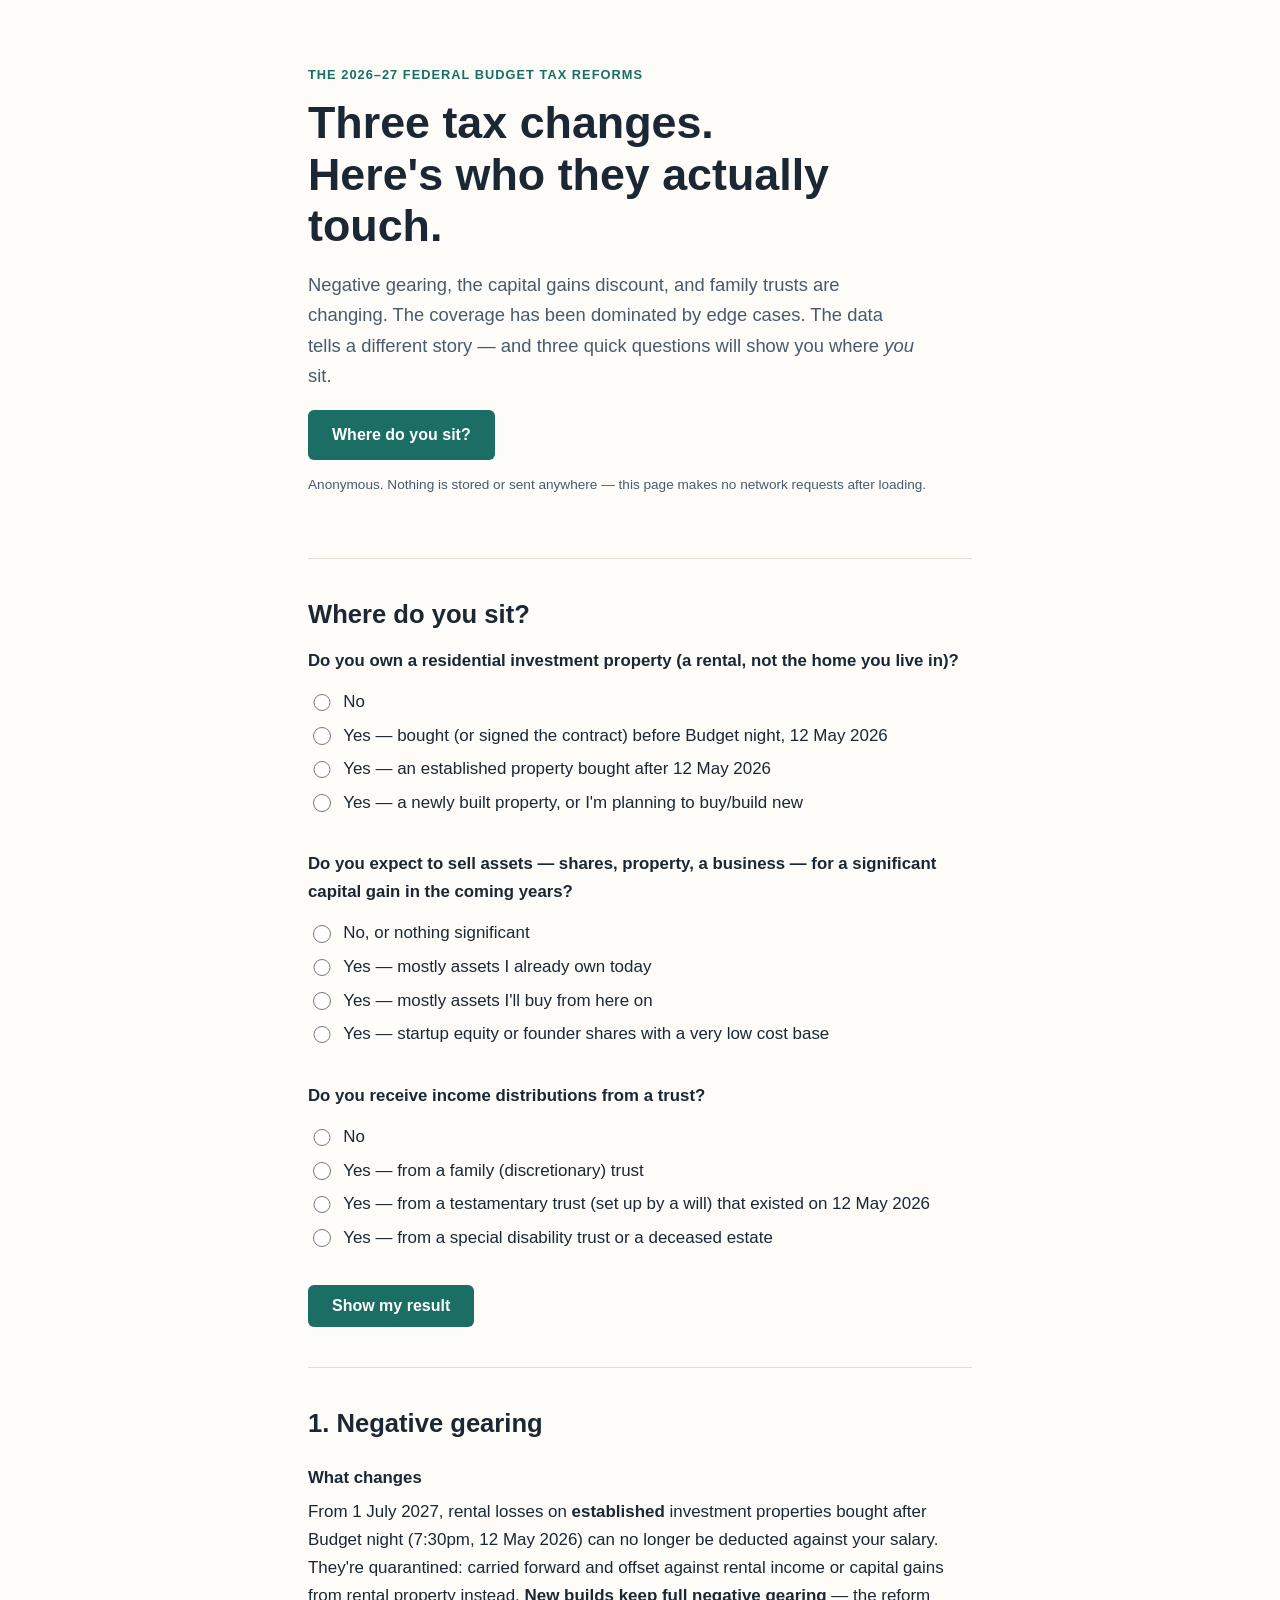
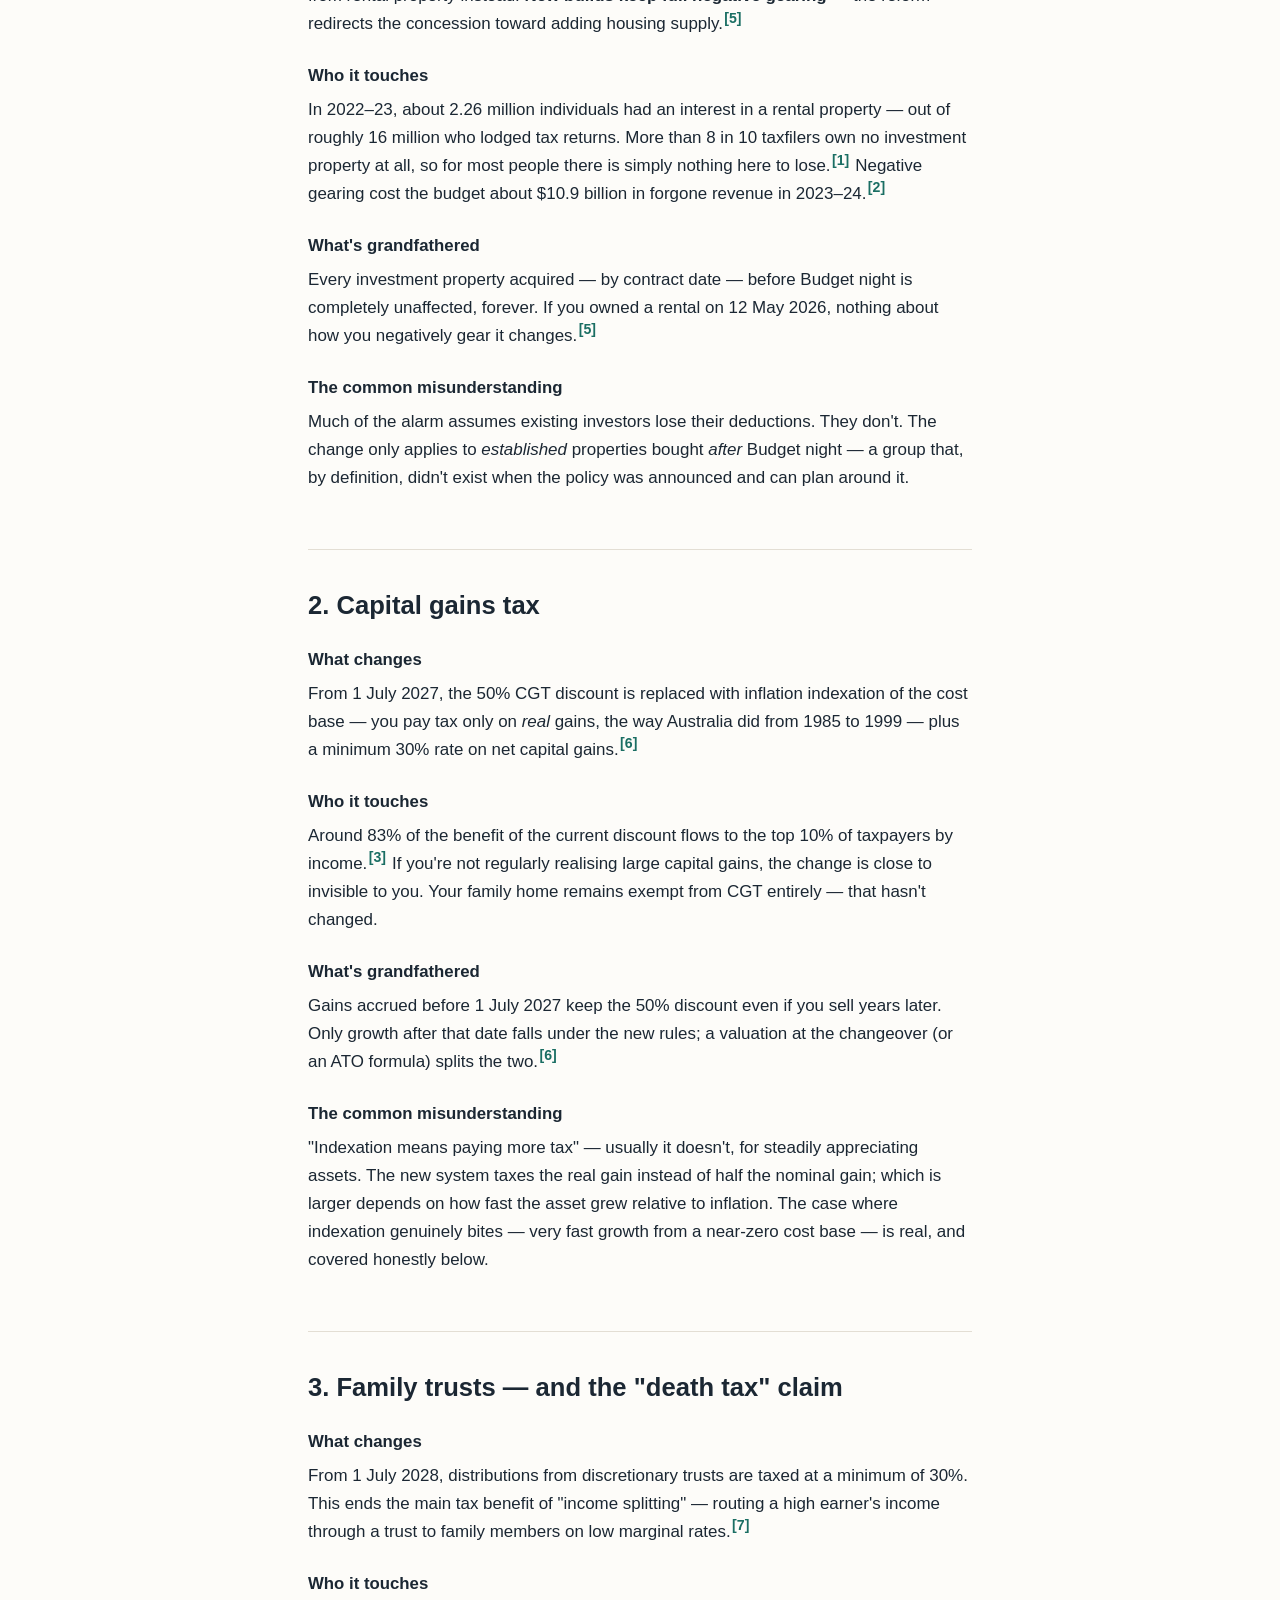
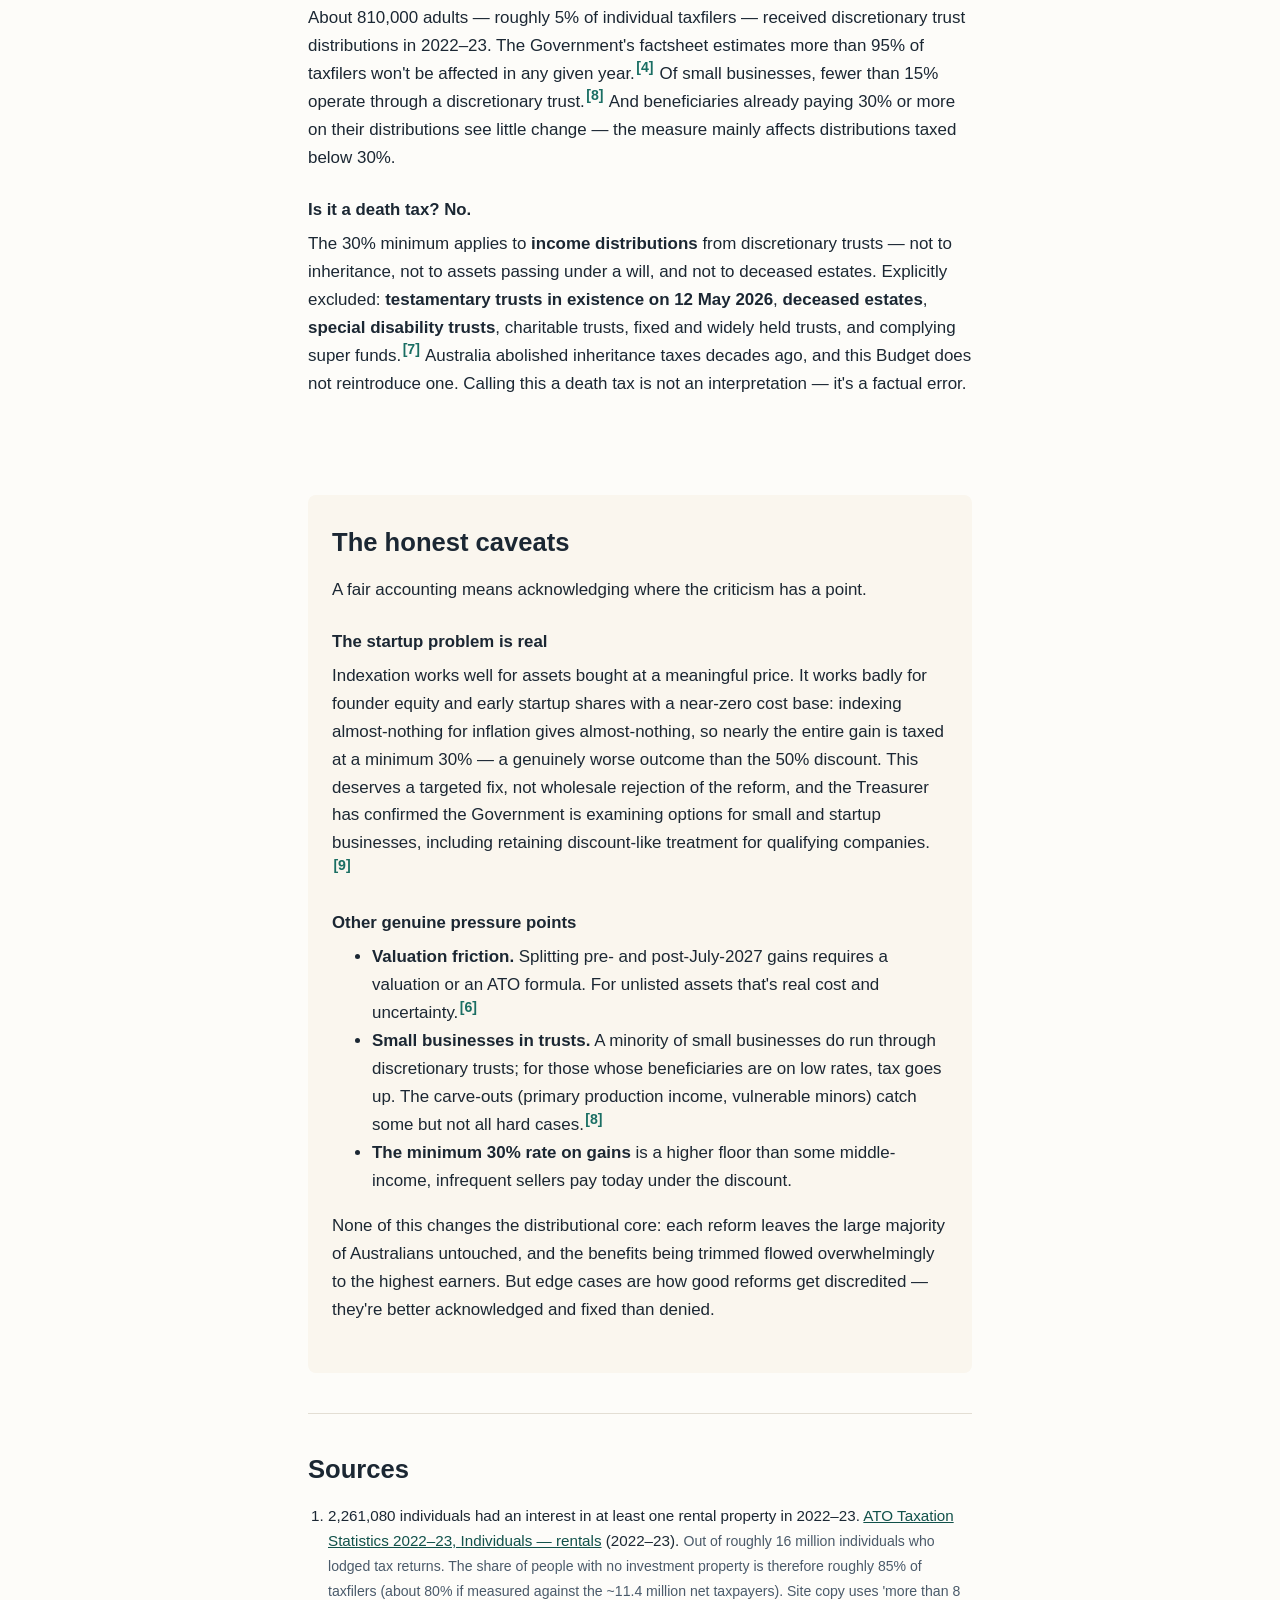
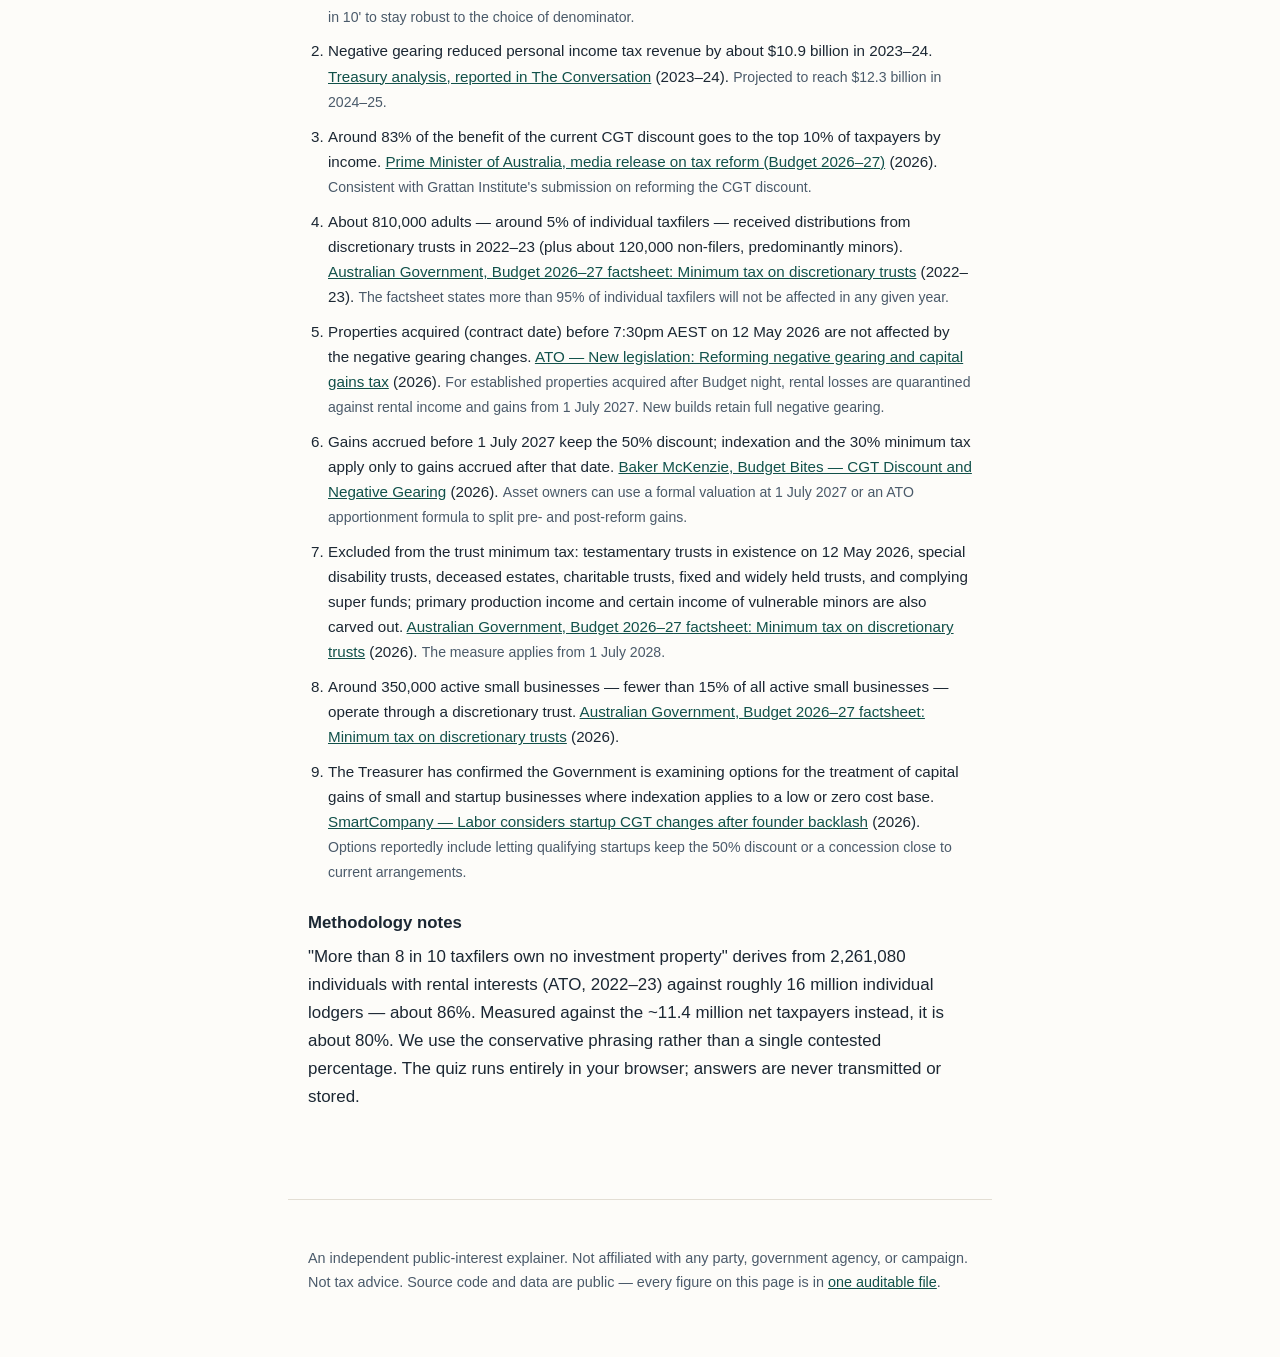
==== index.html @ 95c509af "Add 2026 Budget tax reform micro-site MVP Single-page static site (GitHub Pages ready) with a 'Where" ====
<!DOCTYPE html>
<html lang="en-AU">
<head>
<meta charset="utf-8">
<meta name="viewport" content="width=device-width, initial-scale=1">
<title>Where do you sit? — The 2026 Budget tax reforms, in proportion</title>
<meta name="description" content="Three tax changes in the 2026 Federal Budget. An independent, fully cited guide to who they actually touch — and where you sit.">
<link rel="stylesheet" href="css/style.css">
</head>
<body>

<header class="hero">
  <p class="kicker">The 2026–27 Federal Budget tax reforms</p>
  <h1>Three tax changes.<br>Here's who they actually touch.</h1>
  <p class="lede">Negative gearing, the capital gains discount, and family trusts are changing.
  The coverage has been dominated by edge cases. The data tells a different story —
  and three quick questions will show you where <em>you</em> sit.</p>
  <a class="button" href="#quiz">Where do you sit?</a>
  <p class="hero-note">Anonymous. Nothing is stored or sent anywhere — this page makes no network requests after loading.</p>
</header>

<main>

<section id="quiz" aria-labelledby="quiz-heading">
  <h2 id="quiz-heading">Where do you sit?</h2>
  <form id="quiz-form" novalidate>
    <div id="quiz-questions"><!-- rendered by quiz.js --></div>
    <button type="submit" class="button">Show my result</button>
  </form>
  <div id="quiz-result" role="region" aria-live="polite" hidden>
    <h3>Your result</h3>
    <div id="quiz-verdicts"></div>
    <p class="result-note">This is general information drawn from the sources cited below — not tax advice.
    For decisions about your own affairs, talk to a registered tax agent.</p>
    <button type="button" id="quiz-reset" class="button button-secondary">Start again</button>
  </div>
  <noscript><p class="notice">The quiz needs JavaScript, but everything it would tell you is in the plain-language sections below.</p></noscript>
</section>

<section id="negative-gearing" aria-labelledby="ng-heading">
  <h2 id="ng-heading">1. Negative gearing</h2>
  <h3>What changes</h3>
  <p>From 1 July 2027, rental losses on <strong>established</strong> investment properties bought after Budget night
  (7:30pm, 12 May 2026) can no longer be deducted against your salary. They're quarantined: carried forward and offset
  against rental income or capital gains from rental property instead. <strong>New builds keep full negative
  gearing</strong> — the reform redirects the concession toward adding housing supply.<sup class="cite" data-cite="ng-grandfathering"></sup></p>
  <h3>Who it touches</h3>
  <p>In 2022–23, about 2.26 million individuals had an interest in a rental property — out of roughly 16 million who
  lodged tax returns. More than 8 in 10 taxfilers own no investment property at all, so for most people there is
  simply nothing here to lose.<sup class="cite" data-cite="investors-count"></sup>
  Negative gearing cost the budget about $10.9&nbsp;billion in forgone revenue in
  2023–24.<sup class="cite" data-cite="ng-cost"></sup></p>
  <h3>What's grandfathered</h3>
  <p>Every investment property acquired — by contract date — before Budget night is completely unaffected, forever.
  If you owned a rental on 12 May 2026, nothing about how you negatively gear it changes.<sup class="cite" data-cite="ng-grandfathering"></sup></p>
  <h3>The common misunderstanding</h3>
  <p>Much of the alarm assumes existing investors lose their deductions. They don't. The change only applies to
  <em>established</em> properties bought <em>after</em> Budget night — a group that, by definition, didn't exist when
  the policy was announced and can plan around it.</p>
</section>

<section id="capital-gains" aria-labelledby="cgt-heading">
  <h2 id="cgt-heading">2. Capital gains tax</h2>
  <h3>What changes</h3>
  <p>From 1 July 2027, the 50% CGT discount is replaced with inflation indexation of the cost base — you pay tax only
  on <em>real</em> gains, the way Australia did from 1985 to 1999 — plus a minimum 30% rate on net capital
  gains.<sup class="cite" data-cite="cgt-transition"></sup></p>
  <h3>Who it touches</h3>
  <p>Around 83% of the benefit of the current discount flows to the top 10% of taxpayers by
  income.<sup class="cite" data-cite="cgt-top10"></sup> If you're not regularly realising large capital gains, the
  change is close to invisible to you. Your family home remains exempt from CGT entirely — that hasn't changed.</p>
  <h3>What's grandfathered</h3>
  <p>Gains accrued before 1 July 2027 keep the 50% discount even if you sell years later. Only growth after that date
  falls under the new rules; a valuation at the changeover (or an ATO formula) splits the
  two.<sup class="cite" data-cite="cgt-transition"></sup></p>
  <h3>The common misunderstanding</h3>
  <p>"Indexation means paying more tax" — usually it doesn't, for steadily appreciating assets. The new system taxes
  the real gain instead of half the nominal gain; which is larger depends on how fast the asset grew relative to
  inflation. The case where indexation genuinely bites — very fast growth from a near-zero cost base — is real, and
  covered honestly below.</p>
</section>

<section id="trusts" aria-labelledby="trusts-heading">
  <h2 id="trusts-heading">3. Family trusts — and the "death tax" claim</h2>
  <h3>What changes</h3>
  <p>From 1 July 2028, distributions from discretionary trusts are taxed at a minimum of 30%. This ends the main tax
  benefit of "income splitting" — routing a high earner's income through a trust to family members on low marginal
  rates.<sup class="cite" data-cite="trust-carveouts"></sup></p>
  <h3>Who it touches</h3>
  <p>About 810,000 adults — roughly 5% of individual taxfilers — received discretionary trust distributions in
  2022–23. The Government's factsheet estimates more than 95% of taxfilers won't be affected in any given
  year.<sup class="cite" data-cite="trust-recipients"></sup> Of small businesses, fewer than 15% operate through a
  discretionary trust.<sup class="cite" data-cite="trust-small-business"></sup> And beneficiaries already paying 30%
  or more on their distributions see little change — the measure mainly affects distributions taxed below 30%.</p>
  <h3>Is it a death tax? No.</h3>
  <p>The 30% minimum applies to <strong>income distributions</strong> from discretionary trusts — not to inheritance,
  not to assets passing under a will, and not to deceased estates. Explicitly excluded:
  <strong>testamentary trusts in existence on 12 May 2026</strong>, <strong>deceased estates</strong>,
  <strong>special disability trusts</strong>, charitable trusts, fixed and widely held trusts, and complying super
  funds.<sup class="cite" data-cite="trust-carveouts"></sup> Australia abolished inheritance taxes decades ago, and
  this Budget does not reintroduce one. Calling this a death tax is not an interpretation — it's a factual error.</p>
</section>

<section id="caveats" aria-labelledby="caveats-heading" class="caveats">
  <h2 id="caveats-heading">The honest caveats</h2>
  <p>A fair accounting means acknowledging where the criticism has a point.</p>
  <h3>The startup problem is real</h3>
  <p>Indexation works well for assets bought at a meaningful price. It works badly for founder equity and early
  startup shares with a near-zero cost base: indexing almost-nothing for inflation gives almost-nothing, so nearly the
  entire gain is taxed at a minimum 30% — a genuinely worse outcome than the 50% discount. This deserves a targeted
  fix, not wholesale rejection of the reform, and the Treasurer has confirmed the Government is examining options for
  small and startup businesses, including retaining discount-like treatment for qualifying
  companies.<sup class="cite" data-cite="startup-review"></sup></p>
  <h3>Other genuine pressure points</h3>
  <ul>
    <li><strong>Valuation friction.</strong> Splitting pre- and post-July-2027 gains requires a valuation or an ATO
    formula. For unlisted assets that's real cost and uncertainty.<sup class="cite" data-cite="cgt-transition"></sup></li>
    <li><strong>Small businesses in trusts.</strong> A minority of small businesses do run through discretionary
    trusts; for those whose beneficiaries are on low rates, tax goes up. The carve-outs (primary production income,
    vulnerable minors) catch some but not all hard cases.<sup class="cite" data-cite="trust-small-business"></sup></li>
    <li><strong>The minimum 30% rate on gains</strong> is a higher floor than some middle-income, infrequent sellers
    pay today under the discount.</li>
  </ul>
  <p>None of this changes the distributional core: each reform leaves the large majority of Australians untouched,
  and the benefits being trimmed flowed overwhelmingly to the highest earners. But edge cases are how good reforms
  get discredited — they're better acknowledged and fixed than denied.</p>
</section>

<section id="sources" aria-labelledby="sources-heading">
  <h2 id="sources-heading">Sources</h2>
  <ol id="sources-list"><!-- rendered by quiz.js from data/stats.json --></ol>
  <h3>Methodology notes</h3>
  <p>"More than 8 in 10 taxfilers own no investment property" derives from 2,261,080 individuals with rental
  interests (ATO, 2022–23) against roughly 16 million individual lodgers — about 86%. Measured against the ~11.4
  million net taxpayers instead, it is about 80%. We use the conservative phrasing rather than a single contested
  percentage. The quiz runs entirely in your browser; answers are never transmitted or stored.</p>
</section>

</main>

<footer>
  <p>An independent public-interest explainer. Not affiliated with any party, government agency, or campaign.
  Not tax advice. Source code and data are public — every figure on this page is in
  <a href="data/stats.json">one auditable file</a>.</p>
</footer>

<script src="js/quiz.js"></script>
</body>
</html>
---- css/style.css ----
:root {
  --ink: #1b2733;
  --ink-soft: #4a5a6a;
  --paper: #fdfcf9;
  --accent: #1a6e63;
  --accent-dark: #11514a;
  --rule: #e3ded4;
  --unaffected: #1a6e63;
  --grandfathered: #2b6cb0;
  --affected: #b7791f;
  --edge-case: #97266d;
}

* { box-sizing: border-box; }

body {
  margin: 0;
  font-family: -apple-system, BlinkMacSystemFont, "Segoe UI", Roboto, Helvetica, Arial, sans-serif;
  line-height: 1.65;
  color: var(--ink);
  background: var(--paper);
  font-size: 1.06rem;
}

main, .hero { max-width: 44rem; margin: 0 auto; padding: 0 1.25rem; }

/* Hero */
.hero { padding: 4rem 1.25rem 3rem; text-align: left; }
.kicker {
  text-transform: uppercase; letter-spacing: 0.08em; font-size: 0.8rem;
  color: var(--accent); font-weight: 700; margin: 0 0 0.75rem;
}
h1 { font-size: clamp(1.9rem, 5.5vw, 2.8rem); line-height: 1.15; margin: 0 0 1rem; }
.lede { font-size: 1.15rem; color: var(--ink-soft); max-width: 38rem; }
.hero-note { font-size: 0.85rem; color: var(--ink-soft); }

/* Sections */
section { padding: 2.5rem 0; border-top: 1px solid var(--rule); }
h2 { font-size: 1.6rem; line-height: 1.25; margin: 0 0 1rem; }
h3 { font-size: 1.05rem; margin: 1.5rem 0 0.4rem; }
h3 + p, h3 + ul { margin-top: 0.4rem; }

/* Buttons */
.button {
  display: inline-block; background: var(--accent); color: #fff;
  border: none; border-radius: 6px; padding: 0.75rem 1.5rem;
  font-size: 1rem; font-weight: 600; text-decoration: none; cursor: pointer;
}
.button:hover, .button:focus-visible { background: var(--accent-dark); }
.button:focus-visible { outline: 3px solid var(--ink); outline-offset: 2px; }
.button-secondary { background: transparent; color: var(--accent); border: 2px solid var(--accent); }
.button-secondary:hover, .button-secondary:focus-visible { background: #eef5f3; color: var(--accent-dark); }

/* Quiz */
fieldset { border: none; margin: 0 0 1.75rem; padding: 0; }
legend { font-weight: 700; font-size: 1.05rem; margin-bottom: 0.5rem; padding: 0; }
.option { display: flex; gap: 0.6rem; align-items: flex-start; margin: 0.35rem 0; }
.option label { cursor: pointer; }
.option input { margin-top: 0.35rem; flex-shrink: 0; width: 1.1rem; height: 1.1rem; accent-color: var(--accent); }
.quiz-error { color: #9b2c2c; font-weight: 600; }

#quiz-result { margin-top: 2rem; }
.verdict {
  border: 1px solid var(--rule); border-left: 5px solid var(--ink-soft);
  border-radius: 6px; padding: 1rem 1.25rem; margin: 1rem 0; background: #fff;
}
.verdict[data-status="unaffected"]   { border-left-color: var(--unaffected); }
.verdict[data-status="grandfathered"]{ border-left-color: var(--grandfathered); }
.verdict[data-status="affected"]     { border-left-color: var(--affected); }
.verdict[data-status="edge-case"]    { border-left-color: var(--edge-case); }
.verdict .status {
  font-size: 0.75rem; font-weight: 700; text-transform: uppercase; letter-spacing: 0.06em;
}
.verdict[data-status="unaffected"] .status    { color: var(--unaffected); }
.verdict[data-status="grandfathered"] .status { color: var(--grandfathered); }
.verdict[data-status="affected"] .status      { color: var(--affected); }
.verdict[data-status="edge-case"] .status     { color: var(--edge-case); }
.verdict h4 { margin: 0.25rem 0 0.5rem; font-size: 1.1rem; }
.verdict p { margin: 0 0 0.5rem; }
.verdict .more { font-size: 0.9rem; }
.result-note { font-size: 0.9rem; color: var(--ink-soft); }

/* Citations & sources */
sup.cite { line-height: 0; }
sup.cite a { text-decoration: none; color: var(--accent); font-weight: 600; padding: 0 0.1em; }
#sources-list { padding-left: 1.25rem; }
#sources-list li { margin: 0.6rem 0; font-size: 0.95rem; }
#sources-list .src-notes { color: var(--ink-soft); font-size: 0.88rem; }
a { color: var(--accent-dark); }
a:focus-visible { outline: 3px solid var(--ink); outline-offset: 2px; }

.caveats { background: #faf6ee; border-radius: 8px; padding: 2rem 1.5rem; border-top: none; margin: 2.5rem 0; }

.notice { background: #fff8e6; border: 1px solid #e0cf9a; border-radius: 6px; padding: 0.75rem 1rem; }

footer {
  border-top: 1px solid var(--rule); margin-top: 2rem; padding: 2rem 1.25rem 3rem;
  font-size: 0.9rem; color: var(--ink-soft); max-width: 44rem; margin-left: auto; margin-right: auto;
}

:target { scroll-margin-top: 1rem; }
html { scroll-behavior: smooth; }
@media (prefers-reduced-motion: reduce) {
  html { scroll-behavior: auto; }
}
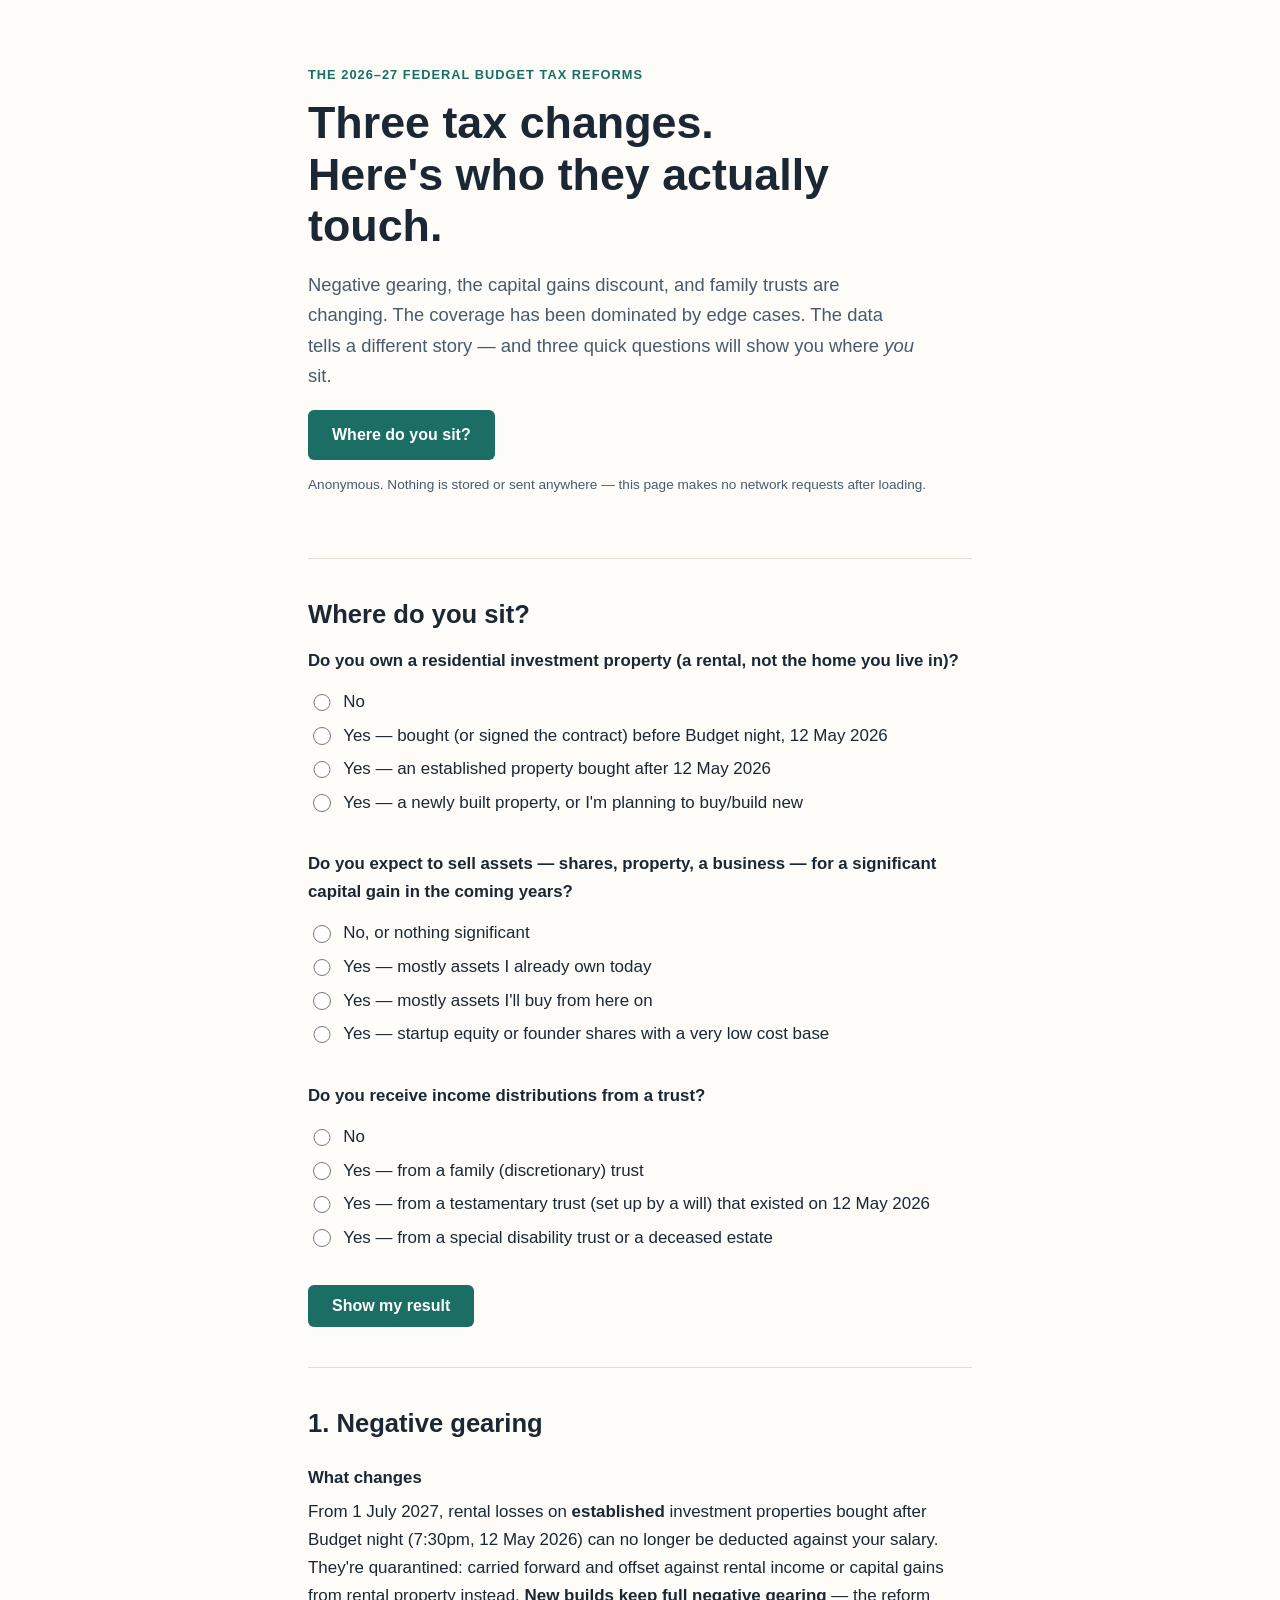
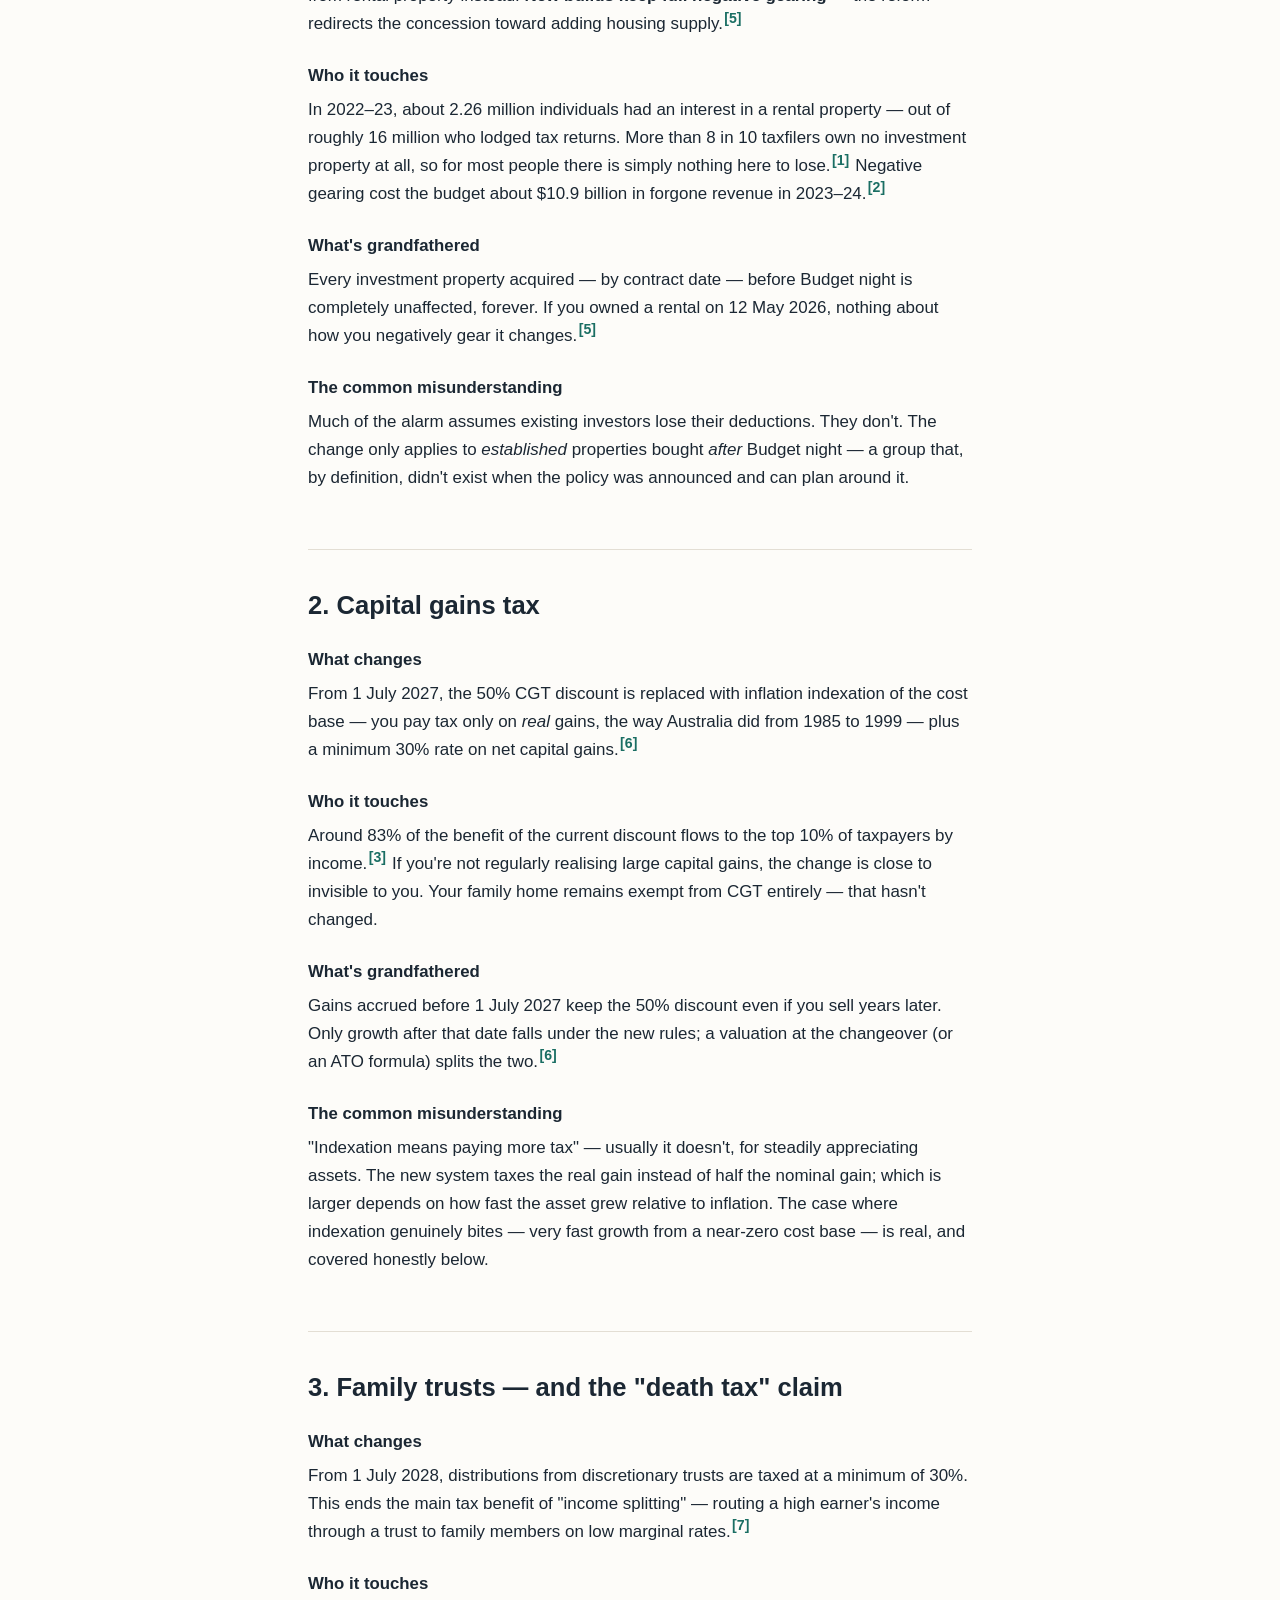
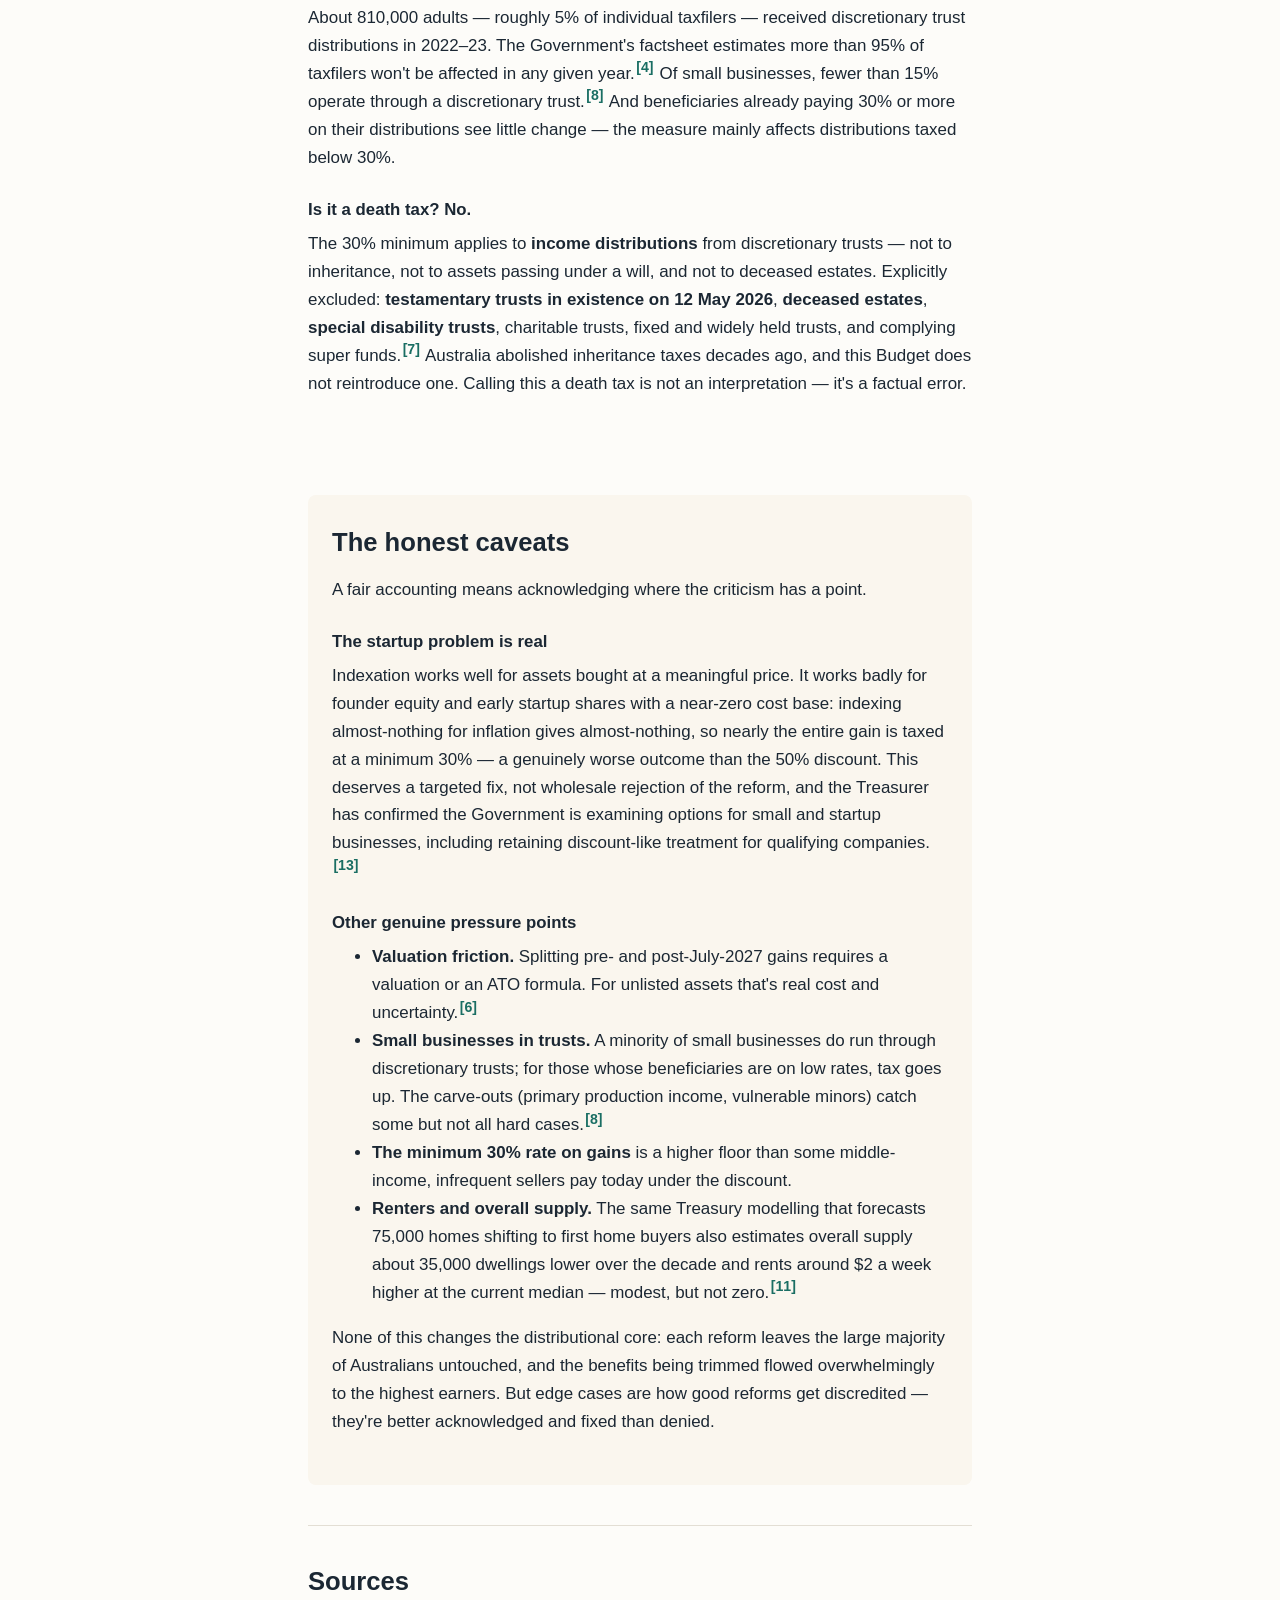
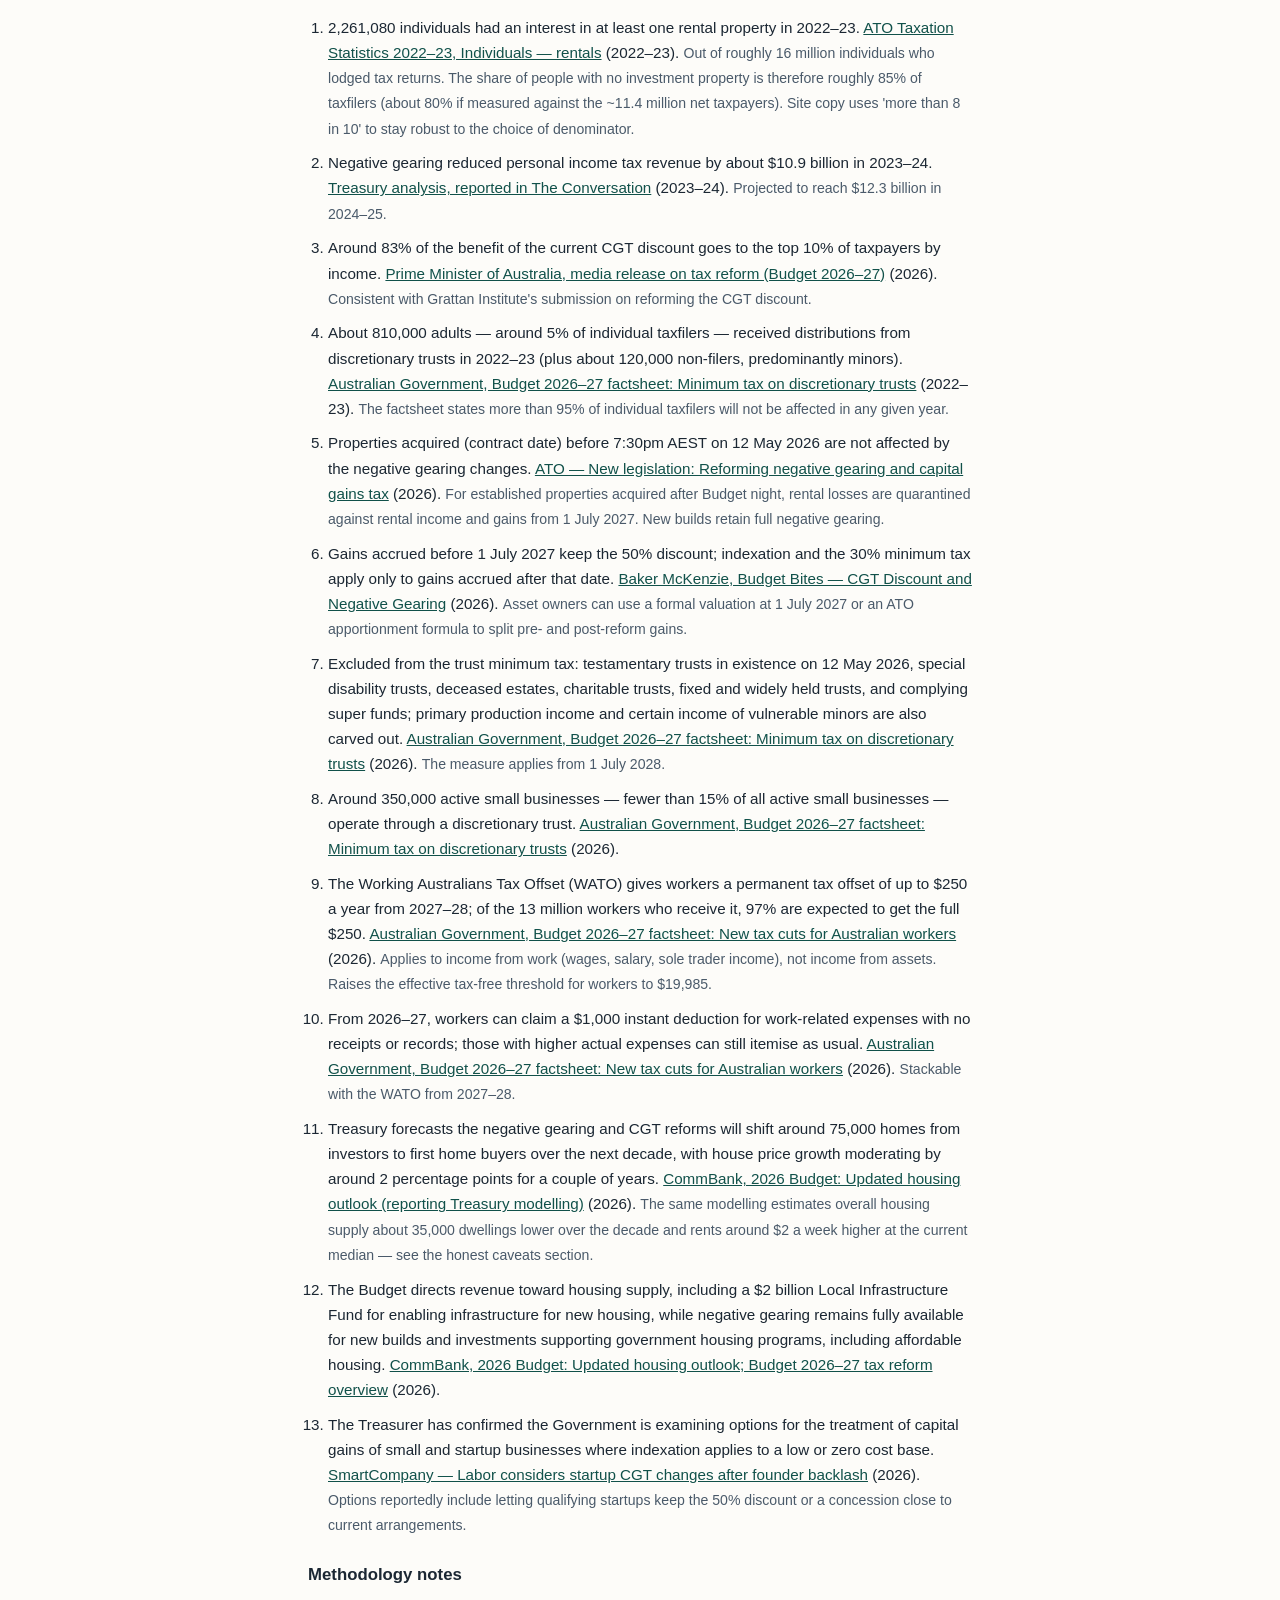
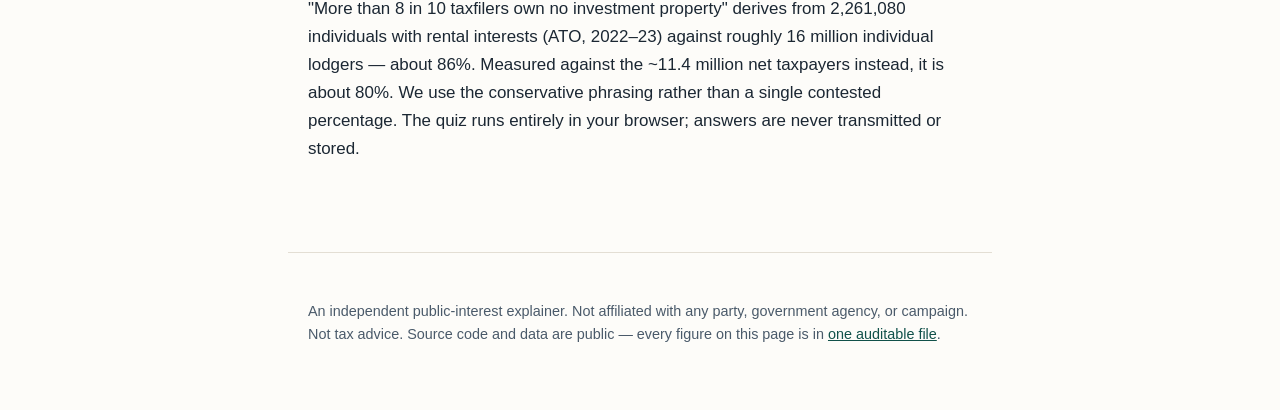
==== commit 45674786: "Add gentle quiz scrolling and a benefits panel in results Answering a question now scrolls smoothly " ====
--- a/index.html
+++ b/index.html
@@ -30,6 +30,7 @@
   <div id="quiz-result" role="region" aria-live="polite" hidden>
     <h3>Your result</h3>
     <div id="quiz-verdicts"></div>
+    <div id="quiz-benefits"></div>
     <p class="result-note">This is general information drawn from the sources cited below — not tax advice.
     For decisions about your own affairs, talk to a registered tax agent.</p>
     <button type="button" id="quiz-reset" class="button button-secondary">Start again</button>
@@ -120,6 +121,9 @@
     vulnerable minors) catch some but not all hard cases.<sup class="cite" data-cite="trust-small-business"></sup></li>
     <li><strong>The minimum 30% rate on gains</strong> is a higher floor than some middle-income, infrequent sellers
     pay today under the discount.</li>
+    <li><strong>Renters and overall supply.</strong> The same Treasury modelling that forecasts 75,000 homes shifting
+    to first home buyers also estimates overall supply about 35,000 dwellings lower over the decade and rents around
+    $2 a week higher at the current median — modest, but not zero.<sup class="cite" data-cite="fhb-shift"></sup></li>
   </ul>
   <p>None of this changes the distributional core: each reform leaves the large majority of Australians untouched,
   and the benefits being trimmed flowed overwhelmingly to the highest earners. But edge cases are how good reforms
--- a/css/style.css
+++ b/css/style.css
@@ -80,6 +80,15 @@
 .verdict .more { font-size: 0.9rem; }
 .result-note { font-size: 0.9rem; color: var(--ink-soft); }
 
+#quiz-benefits {
+  margin-top: 1.75rem; background: #eef5f3; border-radius: 8px;
+  padding: 1.25rem 1.5rem; border-left: 5px solid var(--accent);
+}
+.benefits-heading { margin: 0 0 0.5rem; font-size: 1.15rem; }
+#quiz-benefits p { margin: 0 0 0.75rem; }
+ul.benefits { margin: 0; padding-left: 1.2rem; }
+ul.benefits li { margin: 0.5rem 0; }
+
 /* Citations & sources */
 sup.cite { line-height: 0; }
 sup.cite a { text-decoration: none; color: var(--accent); font-weight: 600; padding: 0 0.1em; }
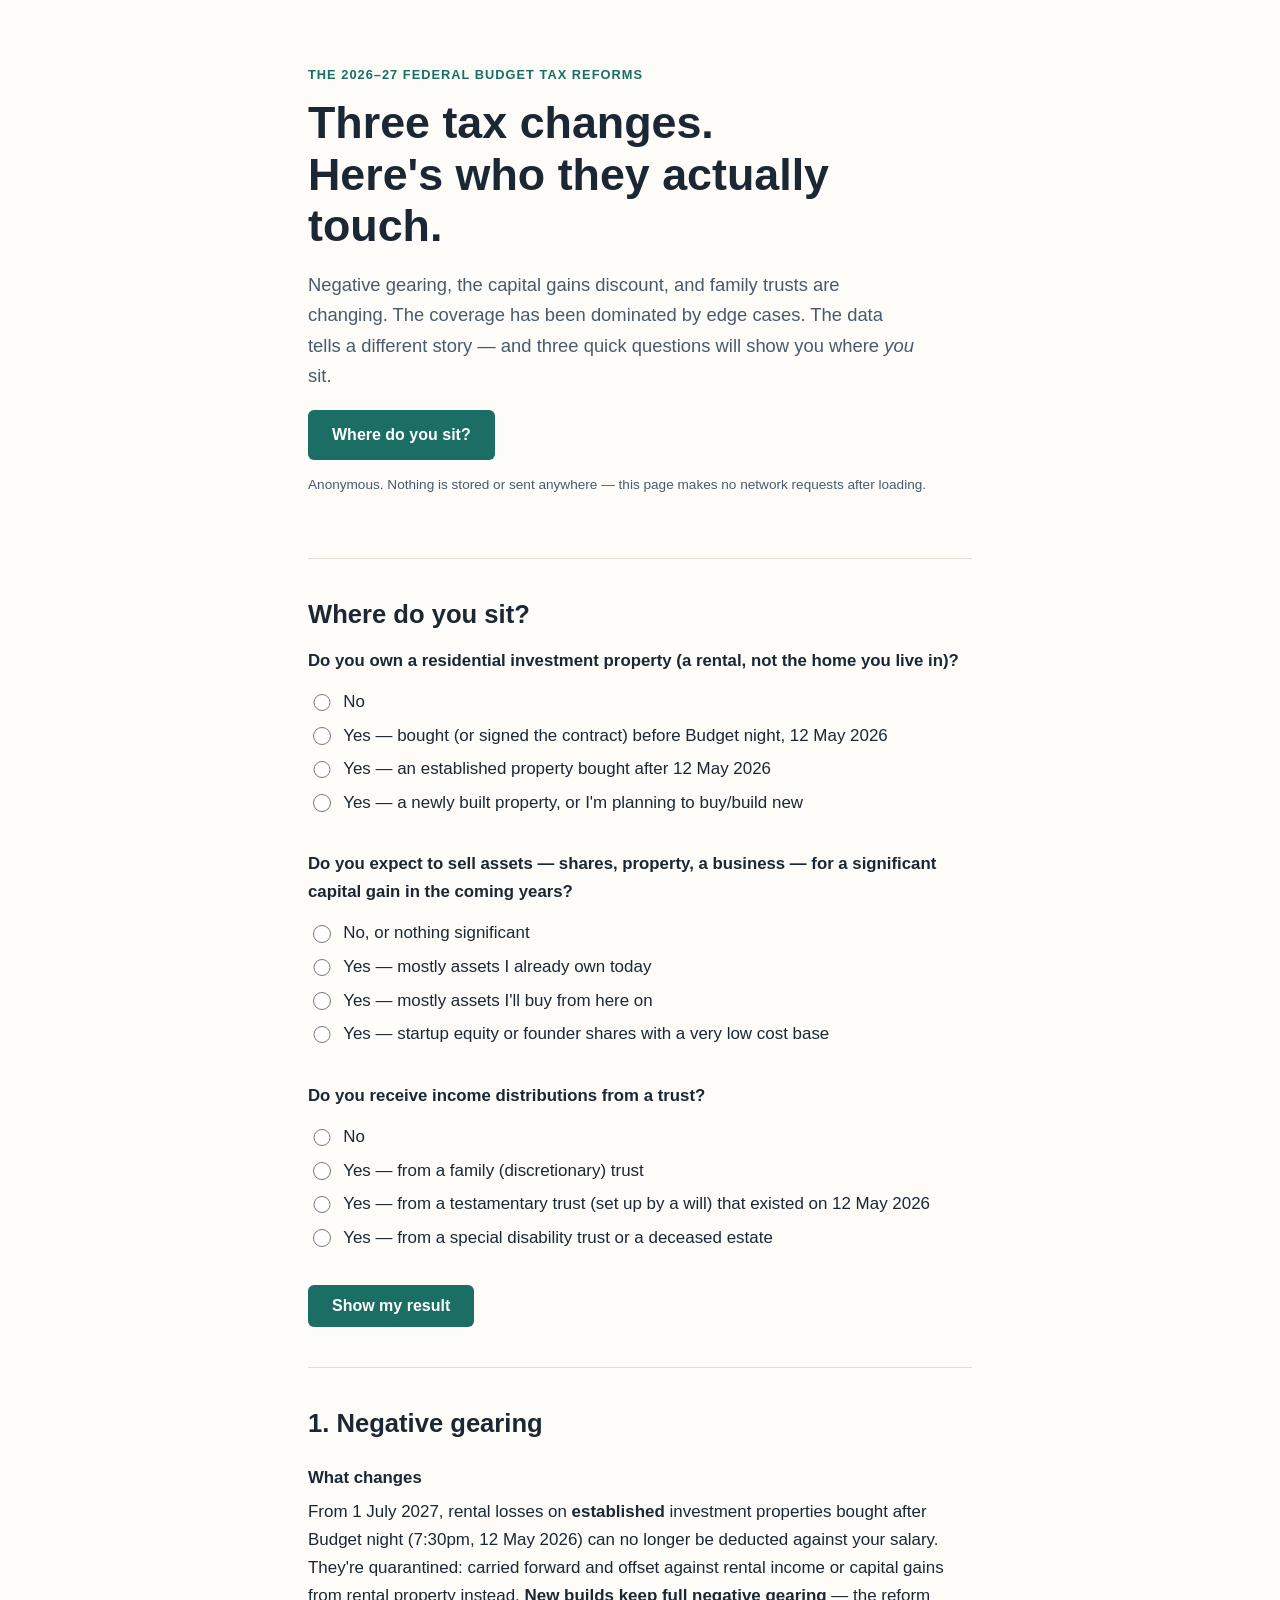
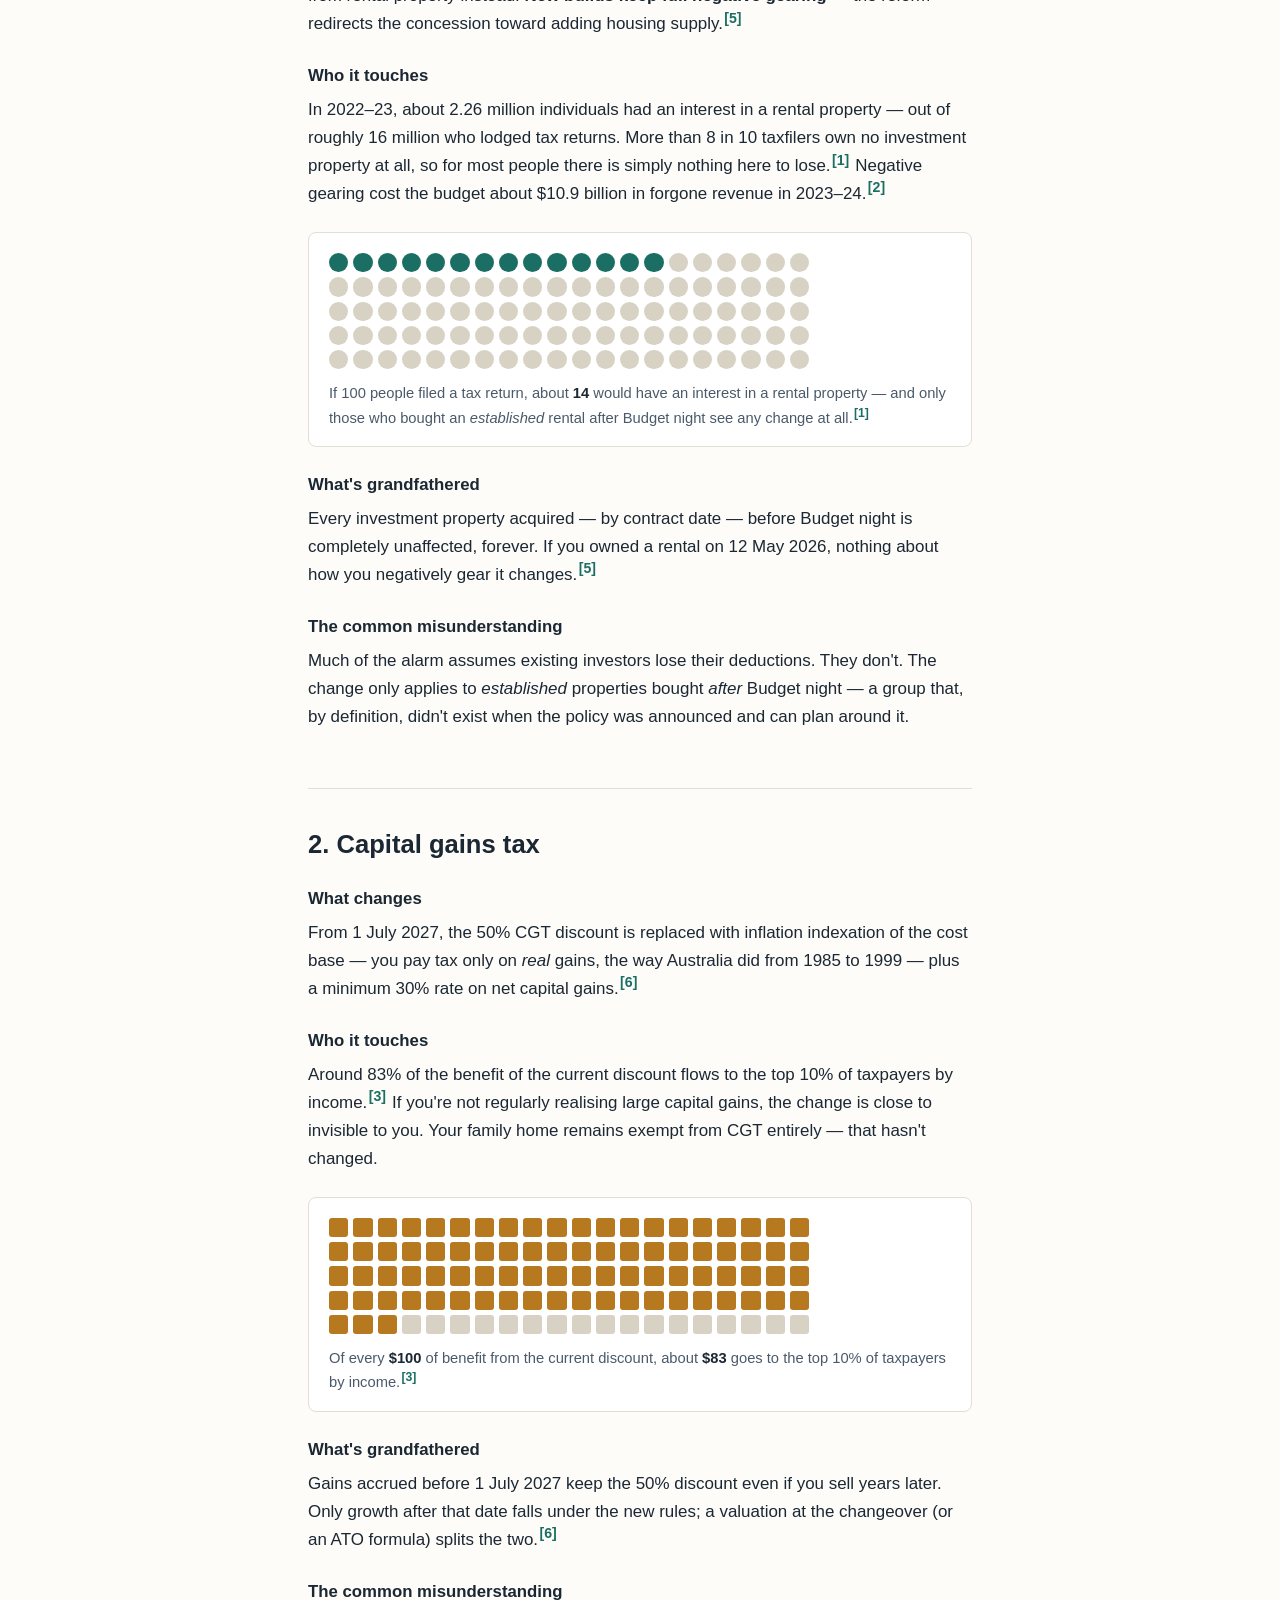
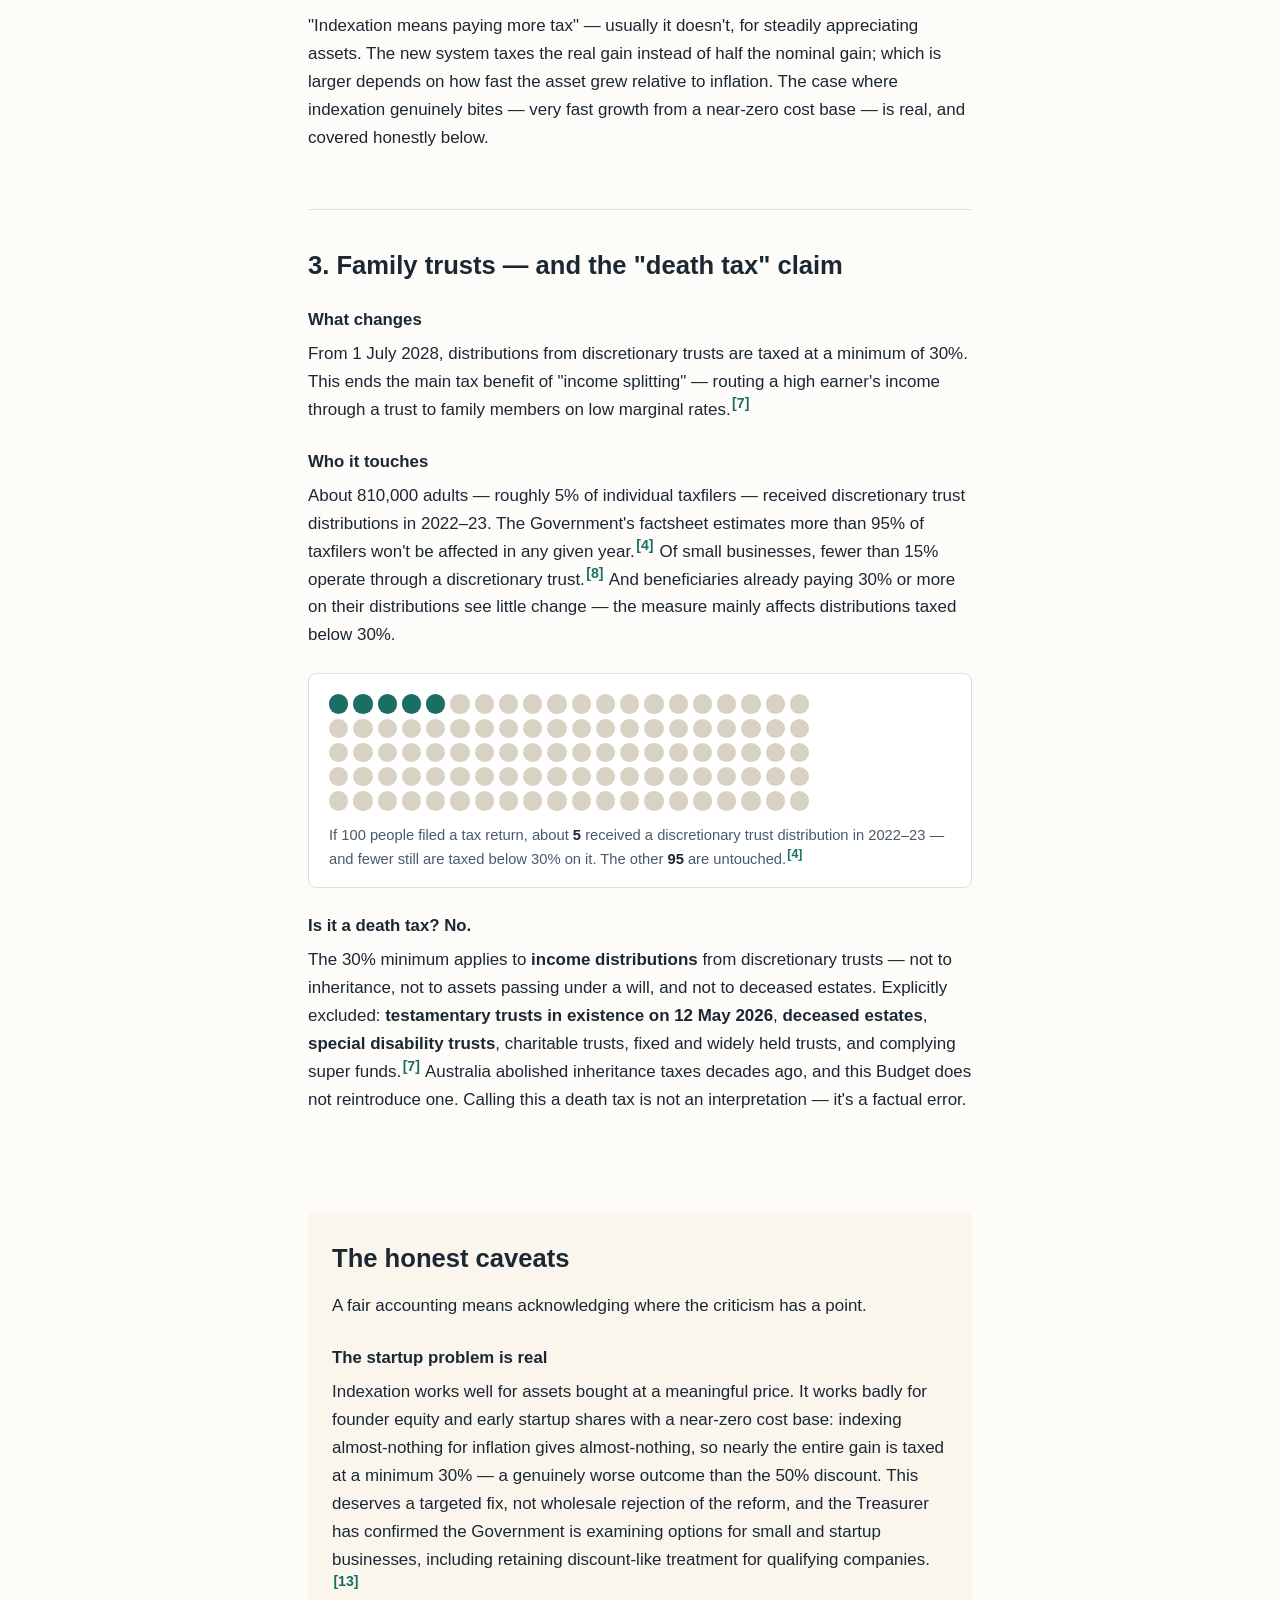
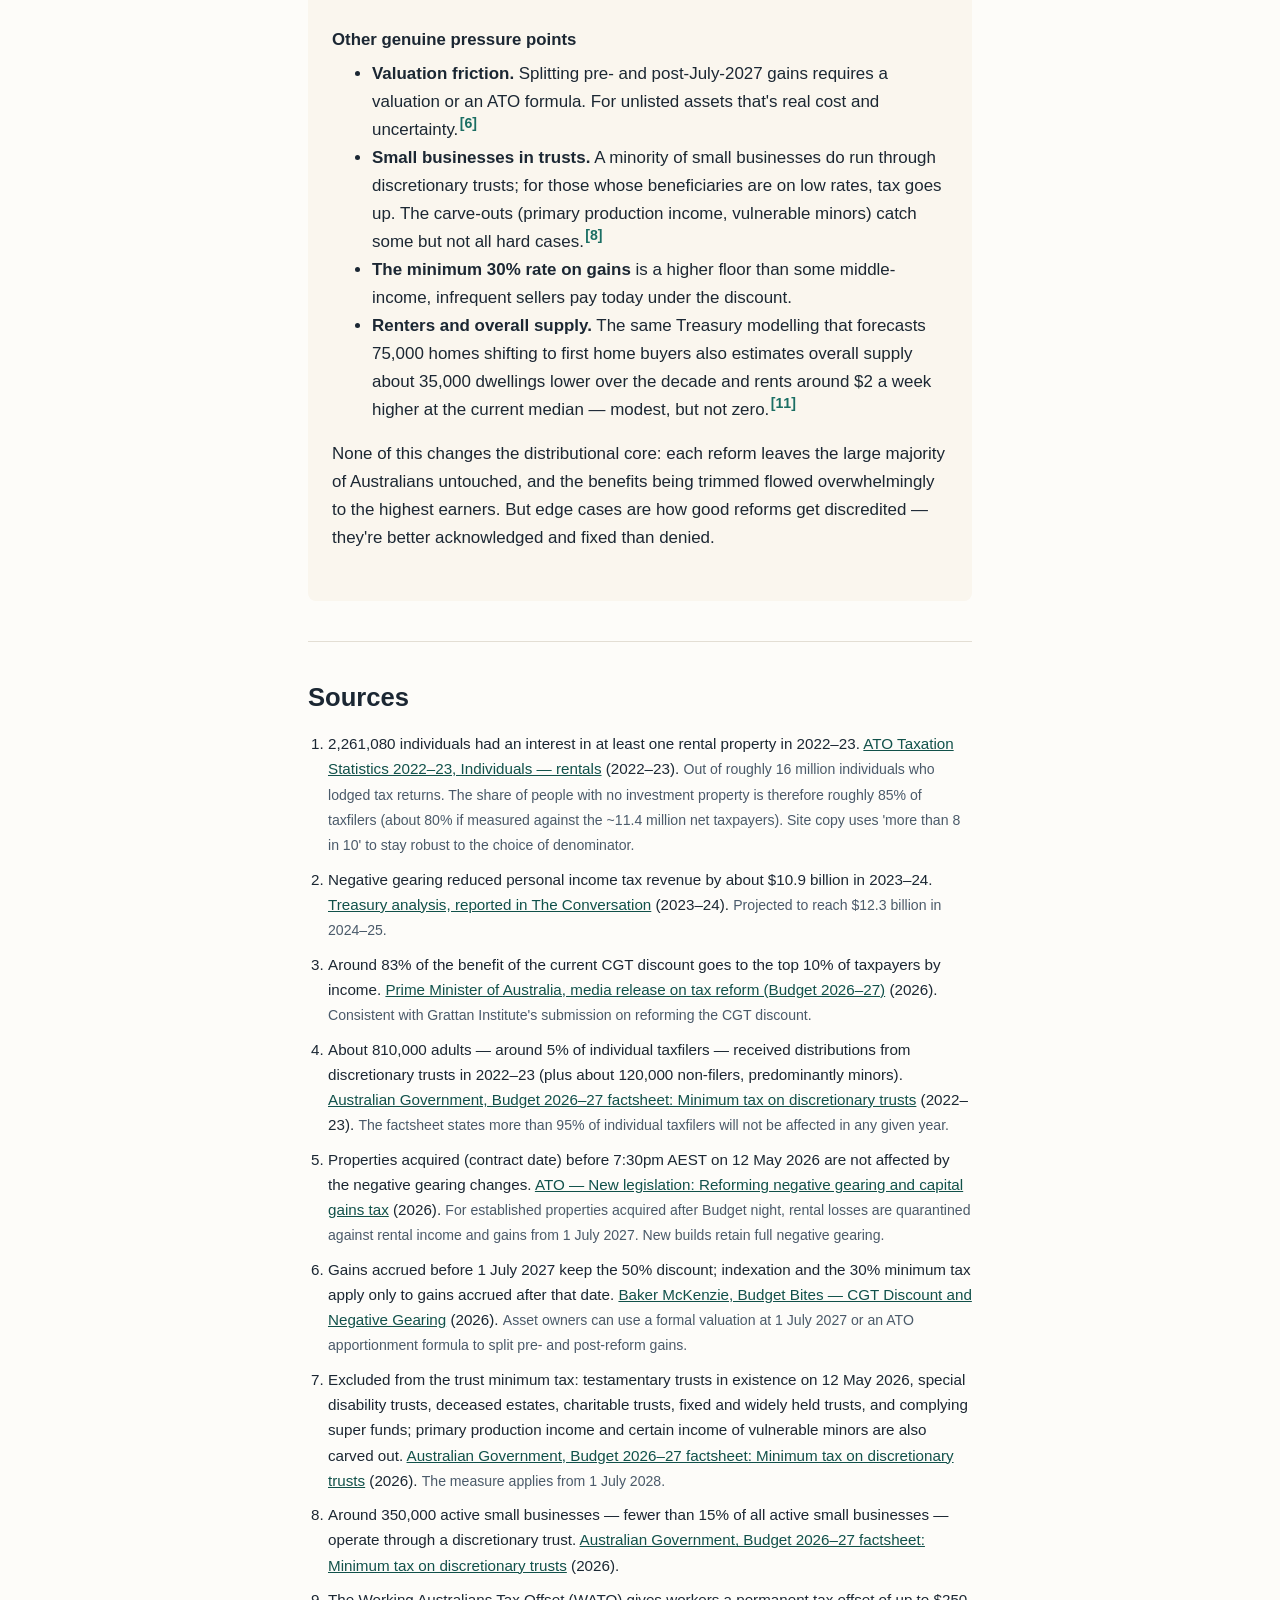
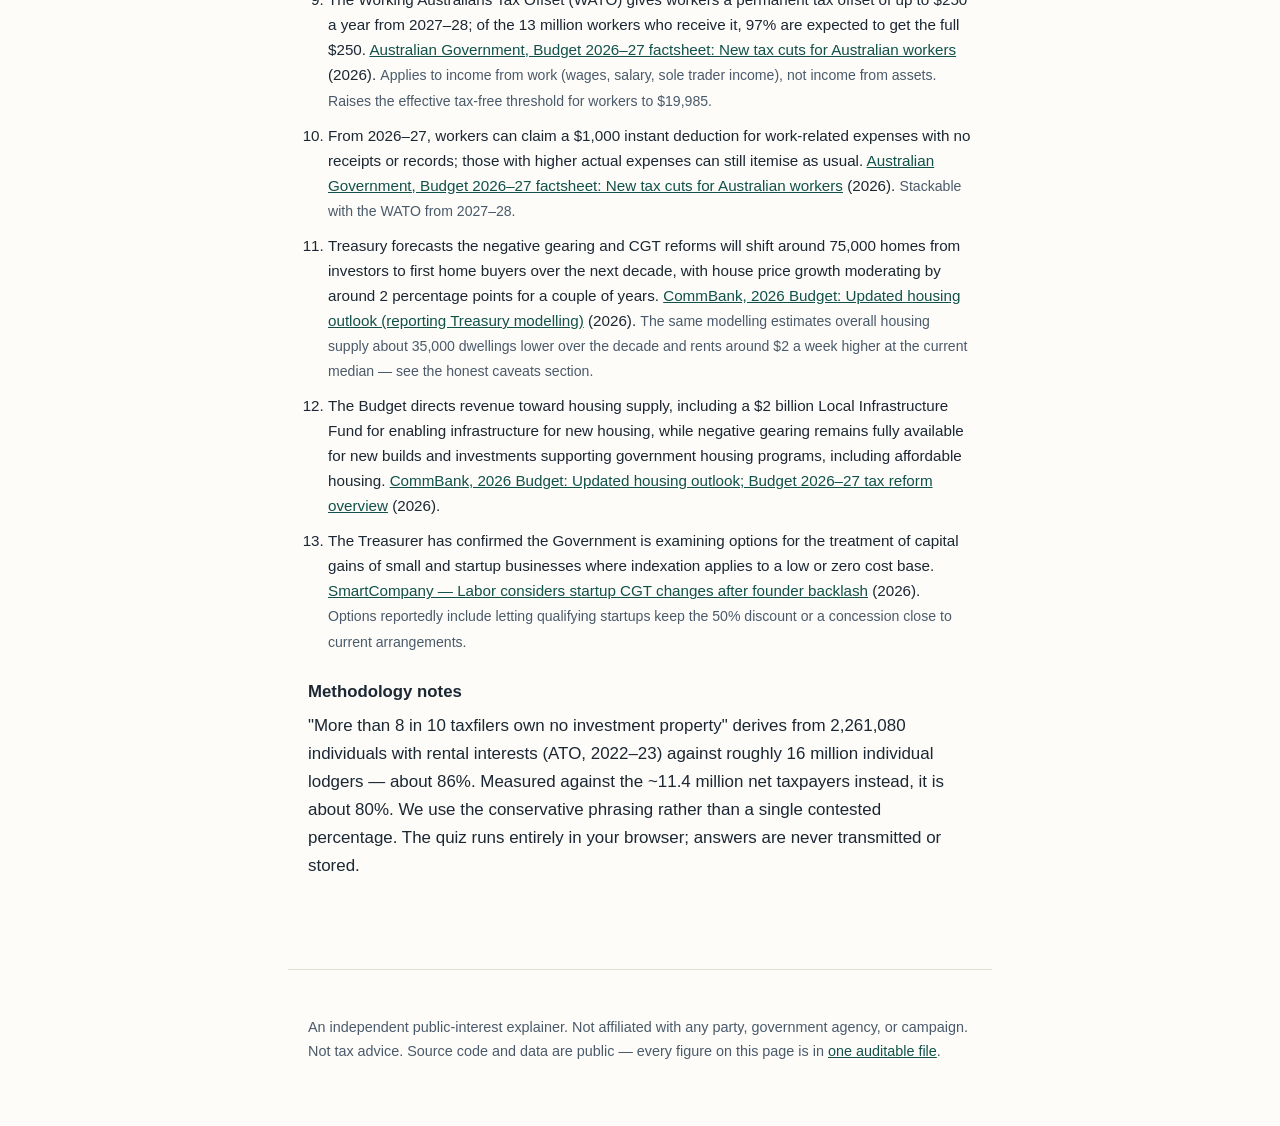
==== commit e735bffa: "Add 100-unit waffle charts to each reform explainer Visualises how concentrated each measure is: 14 " ====
--- a/index.html
+++ b/index.html
@@ -51,6 +51,12 @@
   simply nothing here to lose.<sup class="cite" data-cite="investors-count"></sup>
   Negative gearing cost the budget about $10.9&nbsp;billion in forgone revenue in
   2023–24.<sup class="cite" data-cite="ng-cost"></sup></p>
+  <figure class="waffle" data-highlight="14"
+    data-label="Of 100 Australian taxfilers, about 14 have an interest in a rental property; 86 do not.">
+    <figcaption>If 100 people filed a tax return, about <strong>14</strong> would have an interest in a rental
+    property — and only those who bought an <em>established</em> rental after Budget night see any change at
+    all.<sup class="cite" data-cite="investors-count"></sup></figcaption>
+  </figure>
   <h3>What's grandfathered</h3>
   <p>Every investment property acquired — by contract date — before Budget night is completely unaffected, forever.
   If you owned a rental on 12 May 2026, nothing about how you negatively gear it changes.<sup class="cite" data-cite="ng-grandfathering"></sup></p>
@@ -70,6 +76,11 @@
   <p>Around 83% of the benefit of the current discount flows to the top 10% of taxpayers by
   income.<sup class="cite" data-cite="cgt-top10"></sup> If you're not regularly realising large capital gains, the
   change is close to invisible to you. Your family home remains exempt from CGT entirely — that hasn't changed.</p>
+  <figure class="waffle waffle-dollars" data-highlight="83"
+    data-label="Of every 100 dollars of benefit from the current CGT discount, about 83 dollars go to the top 10 per cent of taxpayers by income.">
+    <figcaption>Of every <strong>$100</strong> of benefit from the current discount, about <strong>$83</strong> goes
+    to the top 10% of taxpayers by income.<sup class="cite" data-cite="cgt-top10"></sup></figcaption>
+  </figure>
   <h3>What's grandfathered</h3>
   <p>Gains accrued before 1 July 2027 keep the 50% discount even if you sell years later. Only growth after that date
   falls under the new rules; a valuation at the changeover (or an ATO formula) splits the
@@ -93,6 +104,12 @@
   year.<sup class="cite" data-cite="trust-recipients"></sup> Of small businesses, fewer than 15% operate through a
   discretionary trust.<sup class="cite" data-cite="trust-small-business"></sup> And beneficiaries already paying 30%
   or more on their distributions see little change — the measure mainly affects distributions taxed below 30%.</p>
+  <figure class="waffle" data-highlight="5"
+    data-label="Of 100 Australian taxfilers, about 5 received a distribution from a discretionary trust in 2022 to 2023; 95 did not.">
+    <figcaption>If 100 people filed a tax return, about <strong>5</strong> received a discretionary trust distribution
+    in 2022–23 — and fewer still are taxed below 30% on it. The other <strong>95</strong> are
+    untouched.<sup class="cite" data-cite="trust-recipients"></sup></figcaption>
+  </figure>
   <h3>Is it a death tax? No.</h3>
   <p>The 30% minimum applies to <strong>income distributions</strong> from discretionary trusts — not to inheritance,
   not to assets passing under a will, and not to deceased estates. Explicitly excluded:
--- a/css/style.css
+++ b/css/style.css
@@ -89,6 +89,27 @@
 ul.benefits { margin: 0; padding-left: 1.2rem; }
 ul.benefits li { margin: 0.5rem 0; }
 
+/* Waffle charts */
+figure.waffle {
+  margin: 1.5rem 0; padding: 1.25rem 1.25rem 1rem;
+  background: #fff; border: 1px solid var(--rule); border-radius: 8px;
+}
+.waffle-grid {
+  display: grid; grid-template-columns: repeat(20, 1fr); gap: 5px;
+  max-width: 30rem; margin-bottom: 0.75rem;
+}
+.waffle .dot {
+  aspect-ratio: 1; border-radius: 50%; background: #d8d2c4;
+}
+.waffle .dot-hl { background: var(--accent); }
+.waffle-dollars .dot { border-radius: 3px; }
+.waffle-dollars .dot-hl { background: var(--affected); }
+figure.waffle figcaption { font-size: 0.92rem; color: var(--ink-soft); }
+figure.waffle figcaption strong { color: var(--ink); }
+@media (max-width: 480px) {
+  .waffle-grid { grid-template-columns: repeat(10, 1fr); }
+}
+
 /* Citations & sources */
 sup.cite { line-height: 0; }
 sup.cite a { text-decoration: none; color: var(--accent); font-weight: 600; padding: 0 0.1em; }
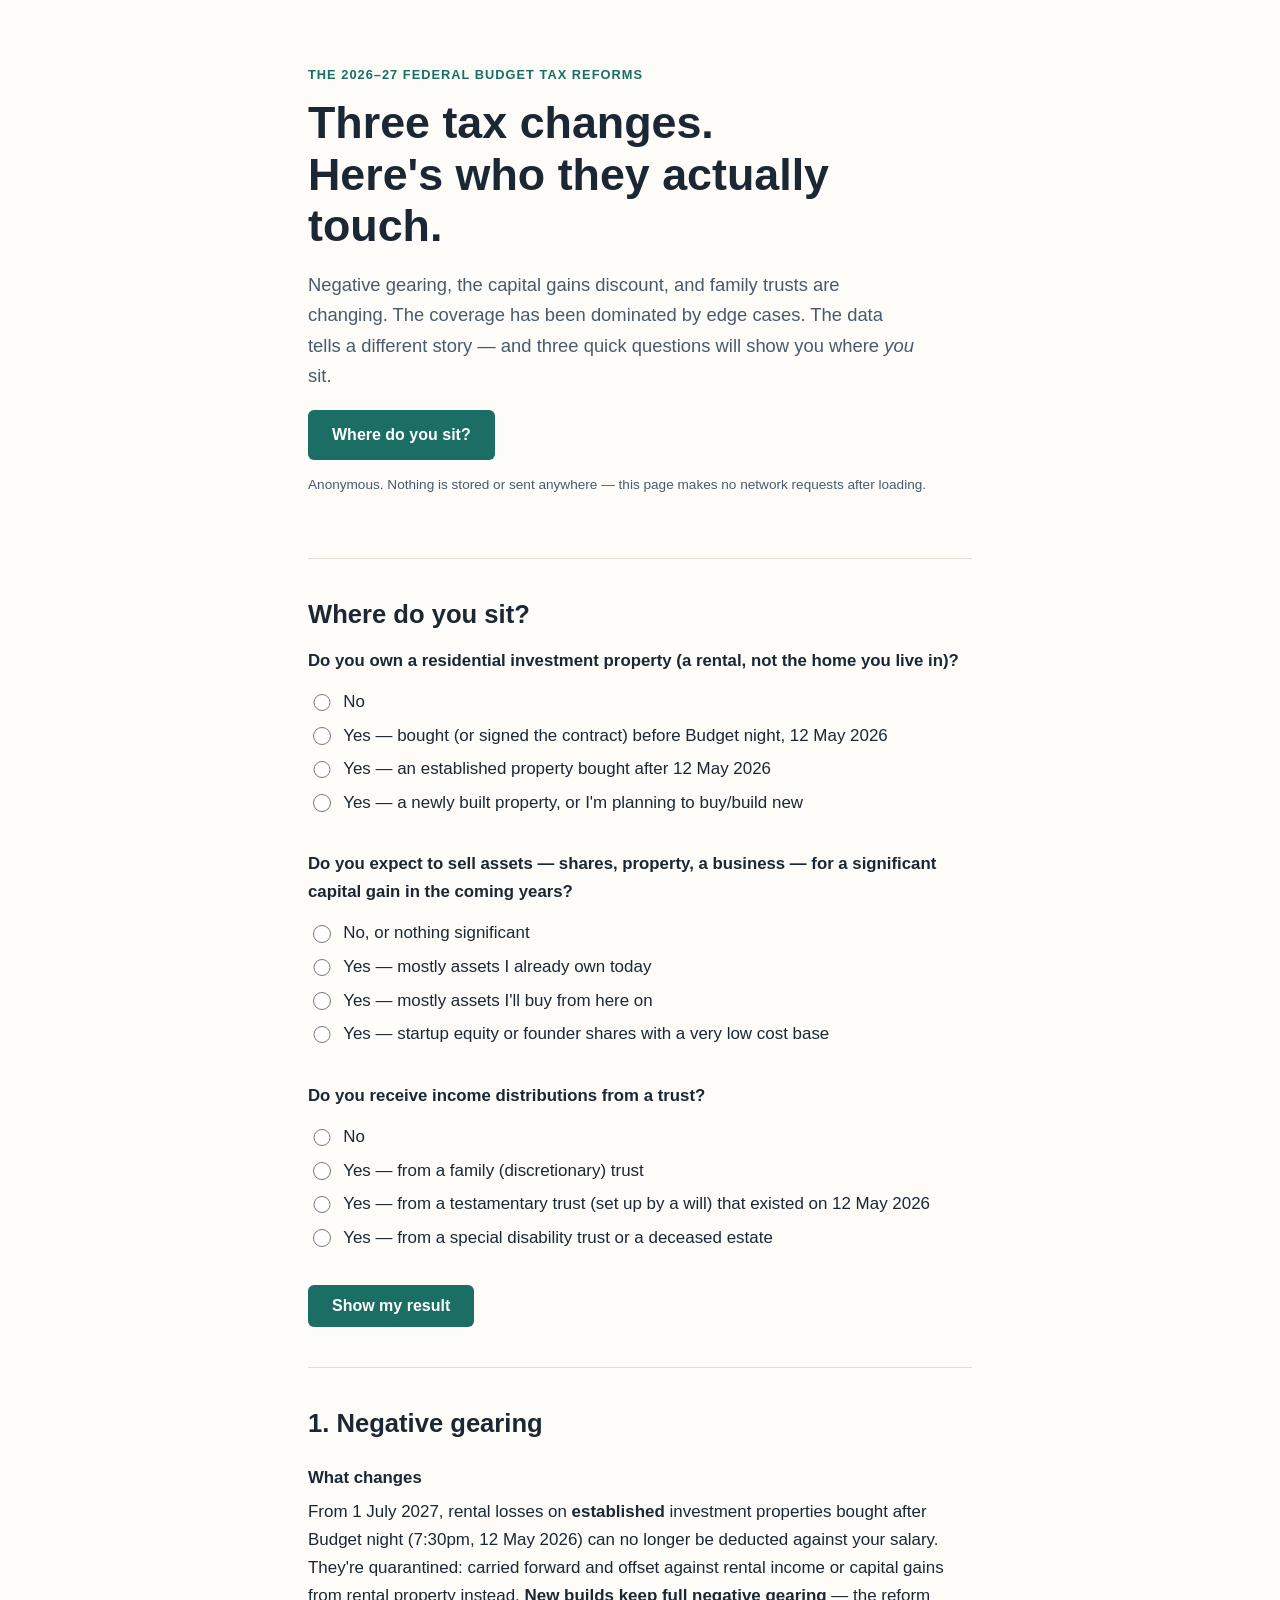
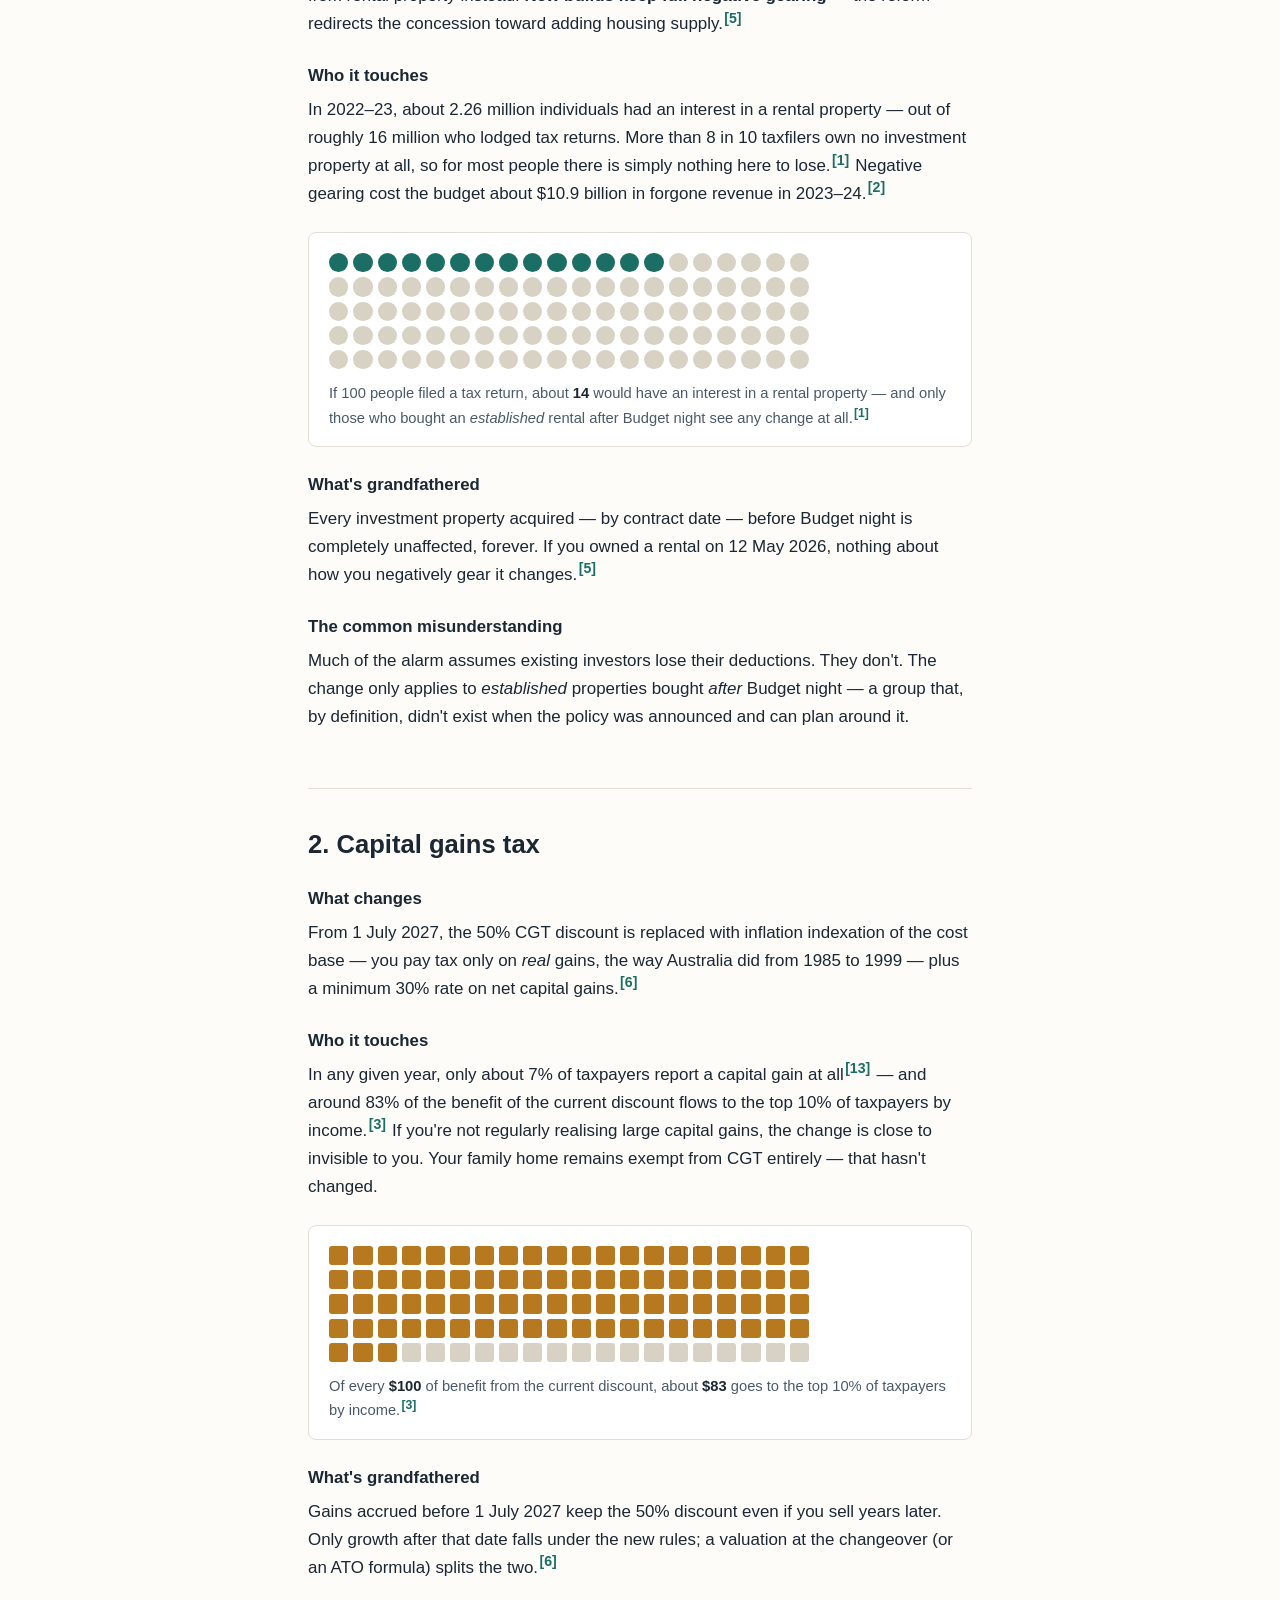
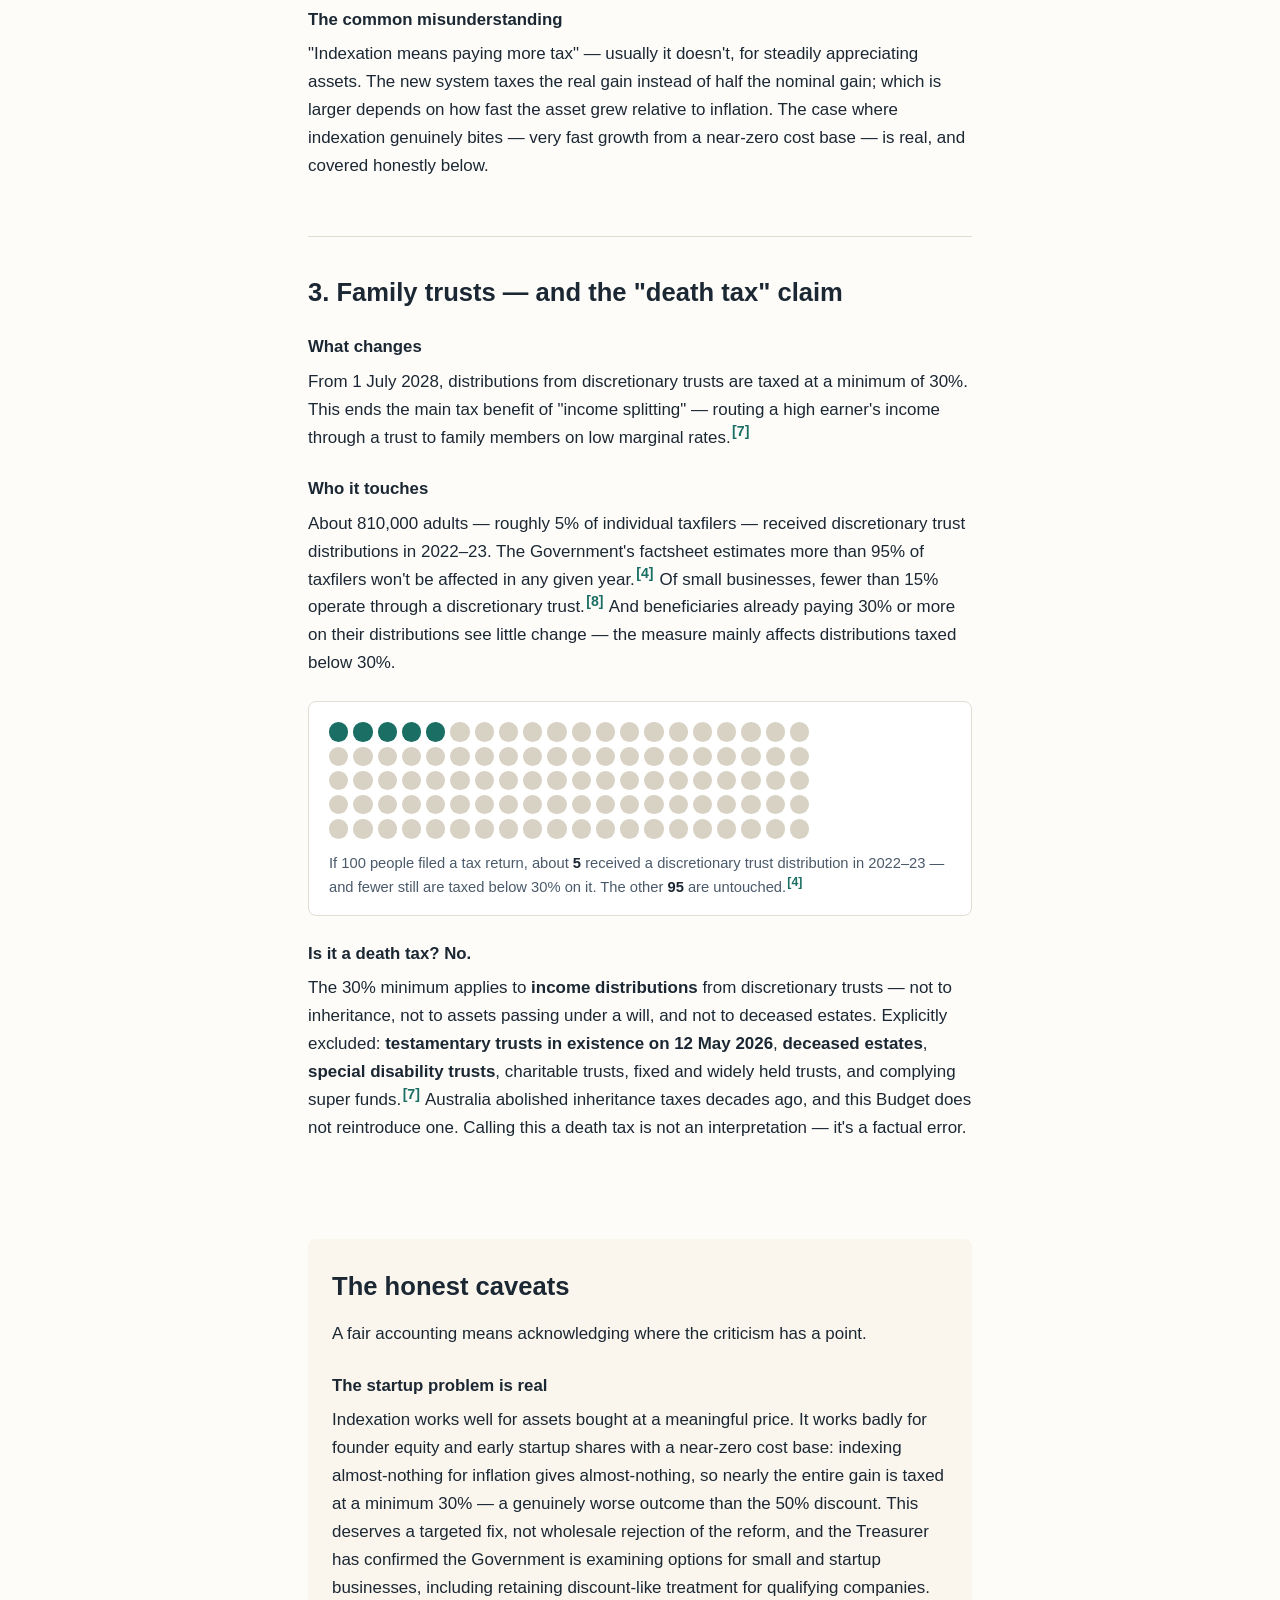
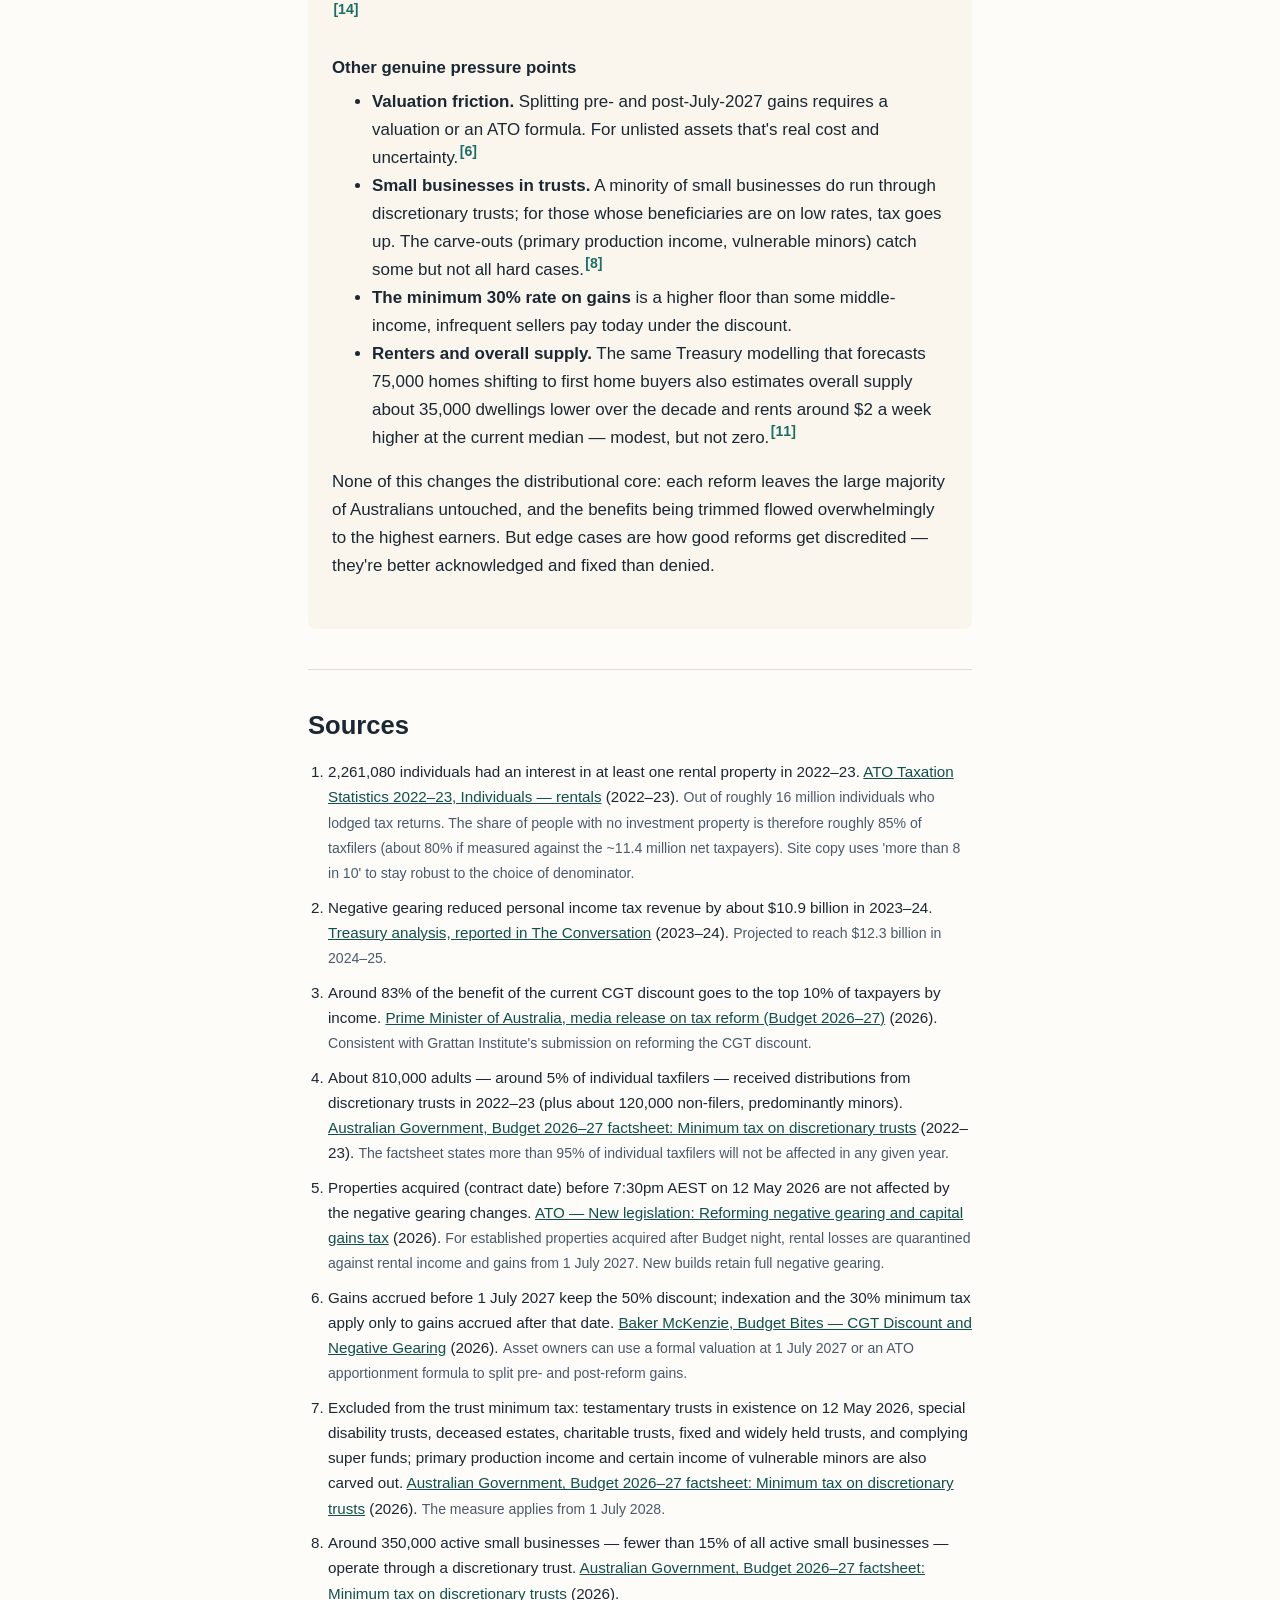
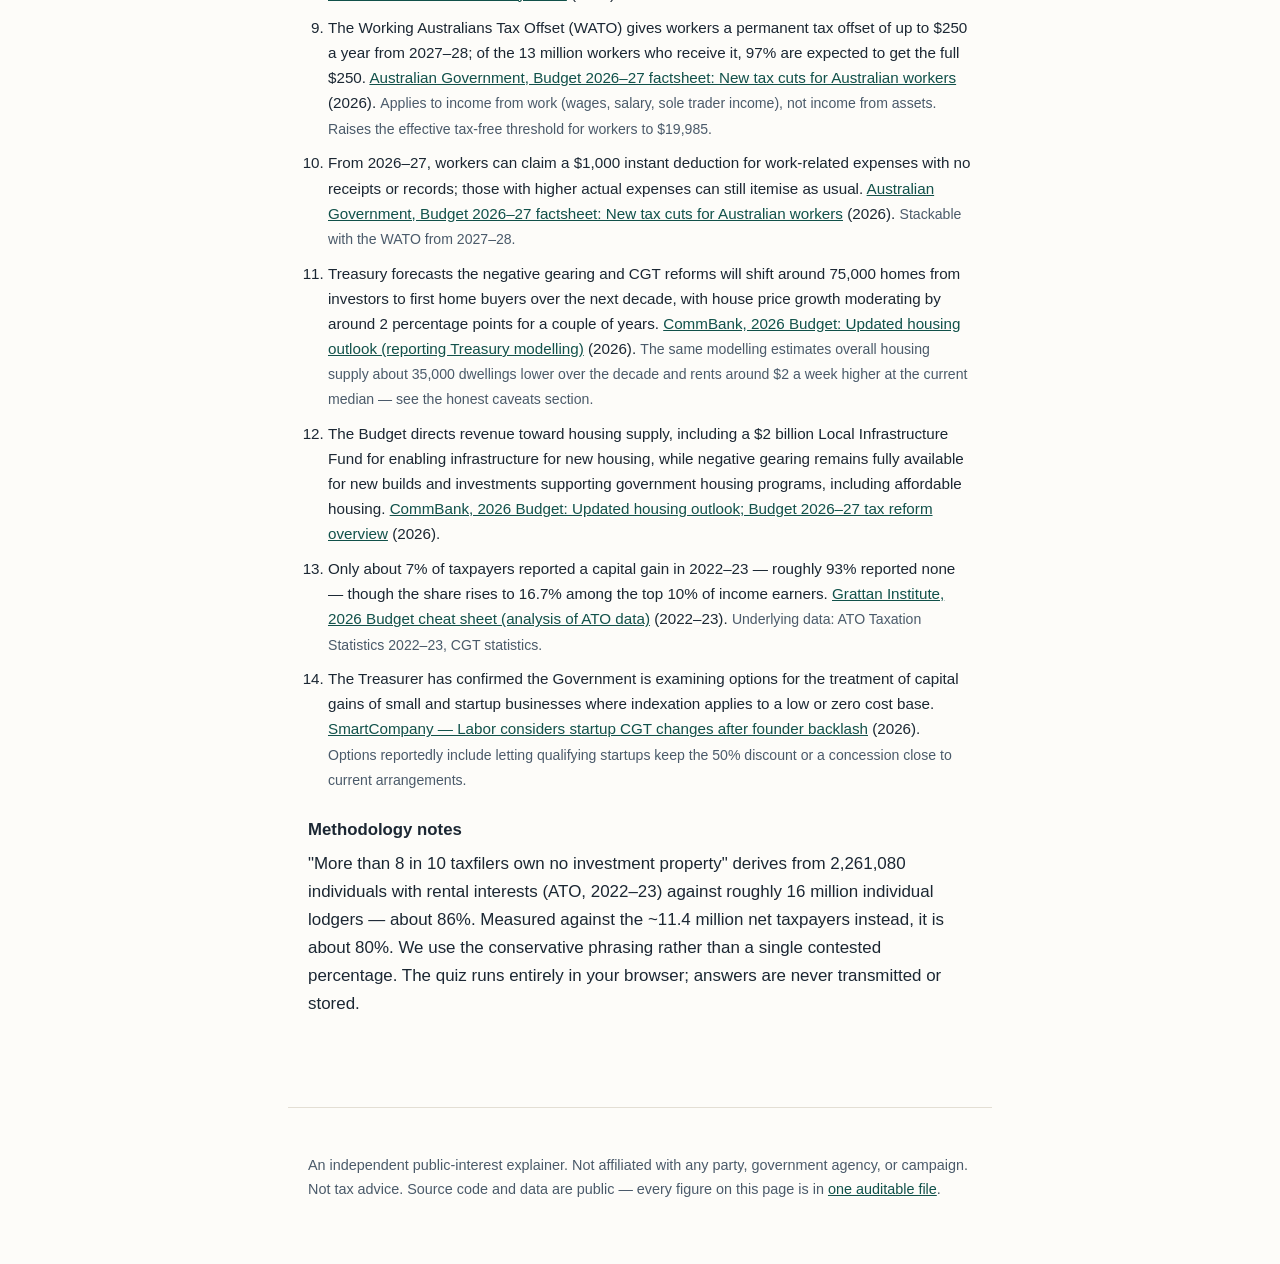
==== commit 43c74aa1: "Add pie charts to result cards; reframe CGT verdict around the 7% who report gains Each verdict card" ====
--- a/index.html
+++ b/index.html
@@ -73,7 +73,8 @@
   on <em>real</em> gains, the way Australia did from 1985 to 1999 — plus a minimum 30% rate on net capital
   gains.<sup class="cite" data-cite="cgt-transition"></sup></p>
   <h3>Who it touches</h3>
-  <p>Around 83% of the benefit of the current discount flows to the top 10% of taxpayers by
+  <p>In any given year, only about 7% of taxpayers report a capital gain at all<sup class="cite" data-cite="cgt-reporters"></sup> —
+  and around 83% of the benefit of the current discount flows to the top 10% of taxpayers by
   income.<sup class="cite" data-cite="cgt-top10"></sup> If you're not regularly realising large capital gains, the
   change is close to invisible to you. Your family home remains exempt from CGT entirely — that hasn't changed.</p>
   <figure class="waffle waffle-dollars" data-highlight="83"
--- a/css/style.css
+++ b/css/style.css
@@ -80,6 +80,20 @@
 .verdict .more { font-size: 0.9rem; }
 .result-note { font-size: 0.9rem; color: var(--ink-soft); }
 
+/* Result-card pie charts */
+.pie-wrap { float: right; width: 6.5rem; margin: 0 0 0.5rem 1rem; text-align: center; }
+.pie {
+  width: 4.5rem; height: 4.5rem; border-radius: 50%; margin: 0 auto;
+  background: conic-gradient(var(--affected) 0 var(--share), #e6e1d5 var(--share) 100%);
+  border: 1px solid var(--rule);
+}
+.pie-caption { font-size: 0.72rem; line-height: 1.35; color: var(--ink-soft); margin: 0.4rem 0 0; }
+.verdict::after { content: ""; display: block; clear: both; }
+@media (max-width: 420px) {
+  .pie-wrap { width: 5.5rem; margin-left: 0.75rem; }
+  .pie { width: 3.75rem; height: 3.75rem; }
+}
+
 #quiz-benefits {
   margin-top: 1.75rem; background: #eef5f3; border-radius: 8px;
   padding: 1.25rem 1.5rem; border-left: 5px solid var(--accent);
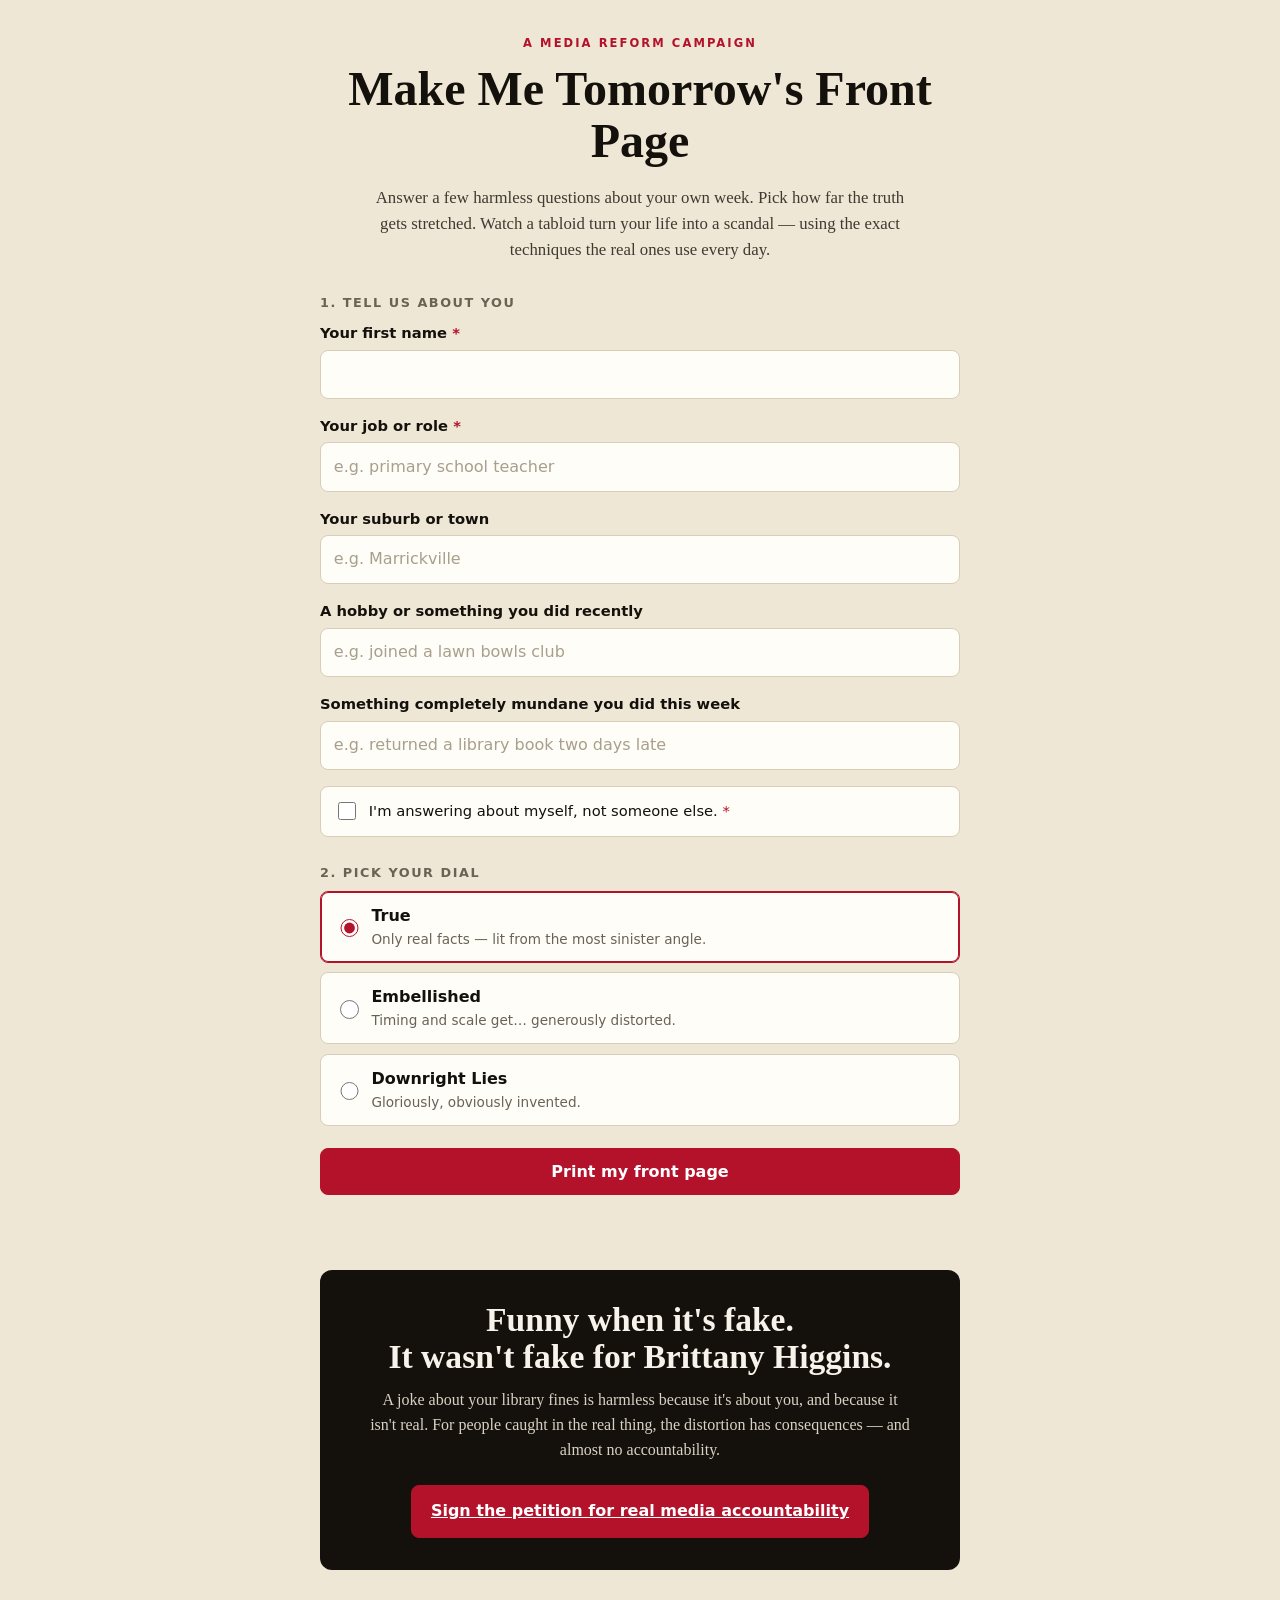
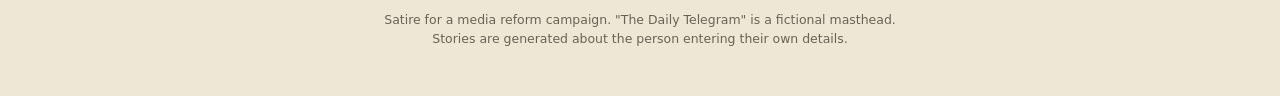
==== commit 45992383: "Replace budget site with "Make Me Tomorrow's Front Page" satire generator Wipe the previous 2026 bud" ====
--- a/index.html
+++ b/index.html
@@ -1,171 +1,156 @@
 <!DOCTYPE html>
 <html lang="en-AU">
-<head>
-<meta charset="utf-8">
-<meta name="viewport" content="width=device-width, initial-scale=1">
-<title>Where do you sit? — The 2026 Budget tax reforms, in proportion</title>
-<meta name="description" content="Three tax changes in the 2026 Federal Budget. An independent, fully cited guide to who they actually touch — and where you sit.">
-<link rel="stylesheet" href="css/style.css">
-</head>
-<body>
+  <head>
+    <meta charset="utf-8" />
+    <meta name="viewport" content="width=device-width, initial-scale=1" />
+    <title>Make Me Tomorrow's Front Page</title>
+    <meta
+      name="description"
+      content="A satirical clickbait generator: feed it your own boring week and watch a tabloid turn it into a front-page scandal. A media reform campaign."
+    />
+    <meta name="color-scheme" content="light dark" />
+    <link rel="stylesheet" href="/css/style.css" />
+  </head>
+  <body>
+    <a class="skip-link" href="#make">Skip to the generator</a>
 
-<header class="hero">
-  <p class="kicker">The 2026–27 Federal Budget tax reforms</p>
-  <h1>Three tax changes.<br>Here's who they actually touch.</h1>
-  <p class="lede">Negative gearing, the capital gains discount, and family trusts are changing.
-  The coverage has been dominated by edge cases. The data tells a different story —
-  and three quick questions will show you where <em>you</em> sit.</p>
-  <a class="button" href="#quiz">Where do you sit?</a>
-  <p class="hero-note">Anonymous. Nothing is stored or sent anywhere — this page makes no network requests after loading.</p>
-</header>
+    <header class="intro">
+      <p class="kicker">A media reform campaign</p>
+      <h1>Make Me Tomorrow's Front Page</h1>
+      <p class="lede">
+        Answer a few harmless questions about your own week. Pick how far the
+        truth gets stretched. Watch a tabloid turn your life into a scandal —
+        using the exact techniques the real ones use every day.
+      </p>
+    </header>
 
-<main>
+    <main>
+      <section id="make" aria-labelledby="make-h">
+        <h2 id="make-h" class="section-h">1. Tell us about you</h2>
+        <form id="story-form" novalidate>
+          <div class="field">
+            <label for="first_name">Your first name <span class="req" aria-hidden="true">*</span></label>
+            <input id="first_name" name="first_name" type="text" maxlength="120" autocomplete="off" required />
+          </div>
 
-<section id="quiz" aria-labelledby="quiz-heading">
-  <h2 id="quiz-heading">Where do you sit?</h2>
-  <form id="quiz-form" novalidate>
-    <div id="quiz-questions"><!-- rendered by quiz.js --></div>
-    <button type="submit" class="button">Show my result</button>
-  </form>
-  <div id="quiz-result" role="region" aria-live="polite" hidden>
-    <h3>Your result</h3>
-    <div id="quiz-verdicts"></div>
-    <div id="quiz-benefits"></div>
-    <p class="result-note">This is general information drawn from the sources cited below — not tax advice.
-    For decisions about your own affairs, talk to a registered tax agent.</p>
-    <button type="button" id="quiz-reset" class="button button-secondary">Start again</button>
-  </div>
-  <noscript><p class="notice">The quiz needs JavaScript, but everything it would tell you is in the plain-language sections below.</p></noscript>
-</section>
+          <div class="field">
+            <label for="role">Your job or role <span class="req" aria-hidden="true">*</span></label>
+            <input id="role" name="role" type="text" maxlength="120" autocomplete="off" required
+              placeholder="e.g. primary school teacher" />
+          </div>
 
-<section id="negative-gearing" aria-labelledby="ng-heading">
-  <h2 id="ng-heading">1. Negative gearing</h2>
-  <h3>What changes</h3>
-  <p>From 1 July 2027, rental losses on <strong>established</strong> investment properties bought after Budget night
-  (7:30pm, 12 May 2026) can no longer be deducted against your salary. They're quarantined: carried forward and offset
-  against rental income or capital gains from rental property instead. <strong>New builds keep full negative
-  gearing</strong> — the reform redirects the concession toward adding housing supply.<sup class="cite" data-cite="ng-grandfathering"></sup></p>
-  <h3>Who it touches</h3>
-  <p>In 2022–23, about 2.26 million individuals had an interest in a rental property — out of roughly 16 million who
-  lodged tax returns. More than 8 in 10 taxfilers own no investment property at all, so for most people there is
-  simply nothing here to lose.<sup class="cite" data-cite="investors-count"></sup>
-  Negative gearing cost the budget about $10.9&nbsp;billion in forgone revenue in
-  2023–24.<sup class="cite" data-cite="ng-cost"></sup></p>
-  <figure class="waffle" data-highlight="14"
-    data-label="Of 100 Australian taxfilers, about 14 have an interest in a rental property; 86 do not.">
-    <figcaption>If 100 people filed a tax return, about <strong>14</strong> would have an interest in a rental
-    property — and only those who bought an <em>established</em> rental after Budget night see any change at
-    all.<sup class="cite" data-cite="investors-count"></sup></figcaption>
-  </figure>
-  <h3>What's grandfathered</h3>
-  <p>Every investment property acquired — by contract date — before Budget night is completely unaffected, forever.
-  If you owned a rental on 12 May 2026, nothing about how you negatively gear it changes.<sup class="cite" data-cite="ng-grandfathering"></sup></p>
-  <h3>The common misunderstanding</h3>
-  <p>Much of the alarm assumes existing investors lose their deductions. They don't. The change only applies to
-  <em>established</em> properties bought <em>after</em> Budget night — a group that, by definition, didn't exist when
-  the policy was announced and can plan around it.</p>
-</section>
+          <div class="field">
+            <label for="place">Your suburb or town</label>
+            <input id="place" name="place" type="text" maxlength="120" autocomplete="off"
+              placeholder="e.g. Marrickville" />
+          </div>
 
-<section id="capital-gains" aria-labelledby="cgt-heading">
-  <h2 id="cgt-heading">2. Capital gains tax</h2>
-  <h3>What changes</h3>
-  <p>From 1 July 2027, the 50% CGT discount is replaced with inflation indexation of the cost base — you pay tax only
-  on <em>real</em> gains, the way Australia did from 1985 to 1999 — plus a minimum 30% rate on net capital
-  gains.<sup class="cite" data-cite="cgt-transition"></sup></p>
-  <h3>Who it touches</h3>
-  <p>In any given year, only about 7% of taxpayers report a capital gain at all<sup class="cite" data-cite="cgt-reporters"></sup> —
-  and around 83% of the benefit of the current discount flows to the top 10% of taxpayers by
-  income.<sup class="cite" data-cite="cgt-top10"></sup> If you're not regularly realising large capital gains, the
-  change is close to invisible to you. Your family home remains exempt from CGT entirely — that hasn't changed.</p>
-  <figure class="waffle waffle-dollars" data-highlight="83"
-    data-label="Of every 100 dollars of benefit from the current CGT discount, about 83 dollars go to the top 10 per cent of taxpayers by income.">
-    <figcaption>Of every <strong>$100</strong> of benefit from the current discount, about <strong>$83</strong> goes
-    to the top 10% of taxpayers by income.<sup class="cite" data-cite="cgt-top10"></sup></figcaption>
-  </figure>
-  <h3>What's grandfathered</h3>
-  <p>Gains accrued before 1 July 2027 keep the 50% discount even if you sell years later. Only growth after that date
-  falls under the new rules; a valuation at the changeover (or an ATO formula) splits the
-  two.<sup class="cite" data-cite="cgt-transition"></sup></p>
-  <h3>The common misunderstanding</h3>
-  <p>"Indexation means paying more tax" — usually it doesn't, for steadily appreciating assets. The new system taxes
-  the real gain instead of half the nominal gain; which is larger depends on how fast the asset grew relative to
-  inflation. The case where indexation genuinely bites — very fast growth from a near-zero cost base — is real, and
-  covered honestly below.</p>
-</section>
+          <div class="field">
+            <label for="hobby">A hobby or something you did recently</label>
+            <input id="hobby" name="hobby" type="text" maxlength="120" autocomplete="off"
+              placeholder="e.g. joined a lawn bowls club" />
+          </div>
 
-<section id="trusts" aria-labelledby="trusts-heading">
-  <h2 id="trusts-heading">3. Family trusts — and the "death tax" claim</h2>
-  <h3>What changes</h3>
-  <p>From 1 July 2028, distributions from discretionary trusts are taxed at a minimum of 30%. This ends the main tax
-  benefit of "income splitting" — routing a high earner's income through a trust to family members on low marginal
-  rates.<sup class="cite" data-cite="trust-carveouts"></sup></p>
-  <h3>Who it touches</h3>
-  <p>About 810,000 adults — roughly 5% of individual taxfilers — received discretionary trust distributions in
-  2022–23. The Government's factsheet estimates more than 95% of taxfilers won't be affected in any given
-  year.<sup class="cite" data-cite="trust-recipients"></sup> Of small businesses, fewer than 15% operate through a
-  discretionary trust.<sup class="cite" data-cite="trust-small-business"></sup> And beneficiaries already paying 30%
-  or more on their distributions see little change — the measure mainly affects distributions taxed below 30%.</p>
-  <figure class="waffle" data-highlight="5"
-    data-label="Of 100 Australian taxfilers, about 5 received a distribution from a discretionary trust in 2022 to 2023; 95 did not.">
-    <figcaption>If 100 people filed a tax return, about <strong>5</strong> received a discretionary trust distribution
-    in 2022–23 — and fewer still are taxed below 30% on it. The other <strong>95</strong> are
-    untouched.<sup class="cite" data-cite="trust-recipients"></sup></figcaption>
-  </figure>
-  <h3>Is it a death tax? No.</h3>
-  <p>The 30% minimum applies to <strong>income distributions</strong> from discretionary trusts — not to inheritance,
-  not to assets passing under a will, and not to deceased estates. Explicitly excluded:
-  <strong>testamentary trusts in existence on 12 May 2026</strong>, <strong>deceased estates</strong>,
-  <strong>special disability trusts</strong>, charitable trusts, fixed and widely held trusts, and complying super
-  funds.<sup class="cite" data-cite="trust-carveouts"></sup> Australia abolished inheritance taxes decades ago, and
-  this Budget does not reintroduce one. Calling this a death tax is not an interpretation — it's a factual error.</p>
-</section>
+          <div class="field">
+            <label for="mundane">Something completely mundane you did this week</label>
+            <input id="mundane" name="mundane" type="text" maxlength="120" autocomplete="off"
+              placeholder="e.g. returned a library book two days late" />
+          </div>
 
-<section id="caveats" aria-labelledby="caveats-heading" class="caveats">
-  <h2 id="caveats-heading">The honest caveats</h2>
-  <p>A fair accounting means acknowledging where the criticism has a point.</p>
-  <h3>The startup problem is real</h3>
-  <p>Indexation works well for assets bought at a meaningful price. It works badly for founder equity and early
-  startup shares with a near-zero cost base: indexing almost-nothing for inflation gives almost-nothing, so nearly the
-  entire gain is taxed at a minimum 30% — a genuinely worse outcome than the 50% discount. This deserves a targeted
-  fix, not wholesale rejection of the reform, and the Treasurer has confirmed the Government is examining options for
-  small and startup businesses, including retaining discount-like treatment for qualifying
-  companies.<sup class="cite" data-cite="startup-review"></sup></p>
-  <h3>Other genuine pressure points</h3>
-  <ul>
-    <li><strong>Valuation friction.</strong> Splitting pre- and post-July-2027 gains requires a valuation or an ATO
-    formula. For unlisted assets that's real cost and uncertainty.<sup class="cite" data-cite="cgt-transition"></sup></li>
-    <li><strong>Small businesses in trusts.</strong> A minority of small businesses do run through discretionary
-    trusts; for those whose beneficiaries are on low rates, tax goes up. The carve-outs (primary production income,
-    vulnerable minors) catch some but not all hard cases.<sup class="cite" data-cite="trust-small-business"></sup></li>
-    <li><strong>The minimum 30% rate on gains</strong> is a higher floor than some middle-income, infrequent sellers
-    pay today under the discount.</li>
-    <li><strong>Renters and overall supply.</strong> The same Treasury modelling that forecasts 75,000 homes shifting
-    to first home buyers also estimates overall supply about 35,000 dwellings lower over the decade and rents around
-    $2 a week higher at the current median — modest, but not zero.<sup class="cite" data-cite="fhb-shift"></sup></li>
-  </ul>
-  <p>None of this changes the distributional core: each reform leaves the large majority of Australians untouched,
-  and the benefits being trimmed flowed overwhelmingly to the highest earners. But edge cases are how good reforms
-  get discredited — they're better acknowledged and fixed than denied.</p>
-</section>
+          <div class="field field--check">
+            <input id="about_self" name="about_self" type="checkbox" required />
+            <label for="about_self">
+              I'm answering about myself, not someone else.
+              <span class="req" aria-hidden="true">*</span>
+            </label>
+          </div>
 
-<section id="sources" aria-labelledby="sources-heading">
-  <h2 id="sources-heading">Sources</h2>
-  <ol id="sources-list"><!-- rendered by quiz.js from data/stats.json --></ol>
-  <h3>Methodology notes</h3>
-  <p>"More than 8 in 10 taxfilers own no investment property" derives from 2,261,080 individuals with rental
-  interests (ATO, 2022–23) against roughly 16 million individual lodgers — about 86%. Measured against the ~11.4
-  million net taxpayers instead, it is about 80%. We use the conservative phrasing rather than a single contested
-  percentage. The quiz runs entirely in your browser; answers are never transmitted or stored.</p>
-</section>
+          <fieldset class="dial">
+            <legend><span class="section-h">2. Pick your dial</span></legend>
+            <div class="dial-options">
+              <label class="dial-option">
+                <input type="radio" name="dial" value="true" checked />
+                <span class="dial-name">True</span>
+                <span class="dial-desc">Only real facts — lit from the most sinister angle.</span>
+              </label>
+              <label class="dial-option">
+                <input type="radio" name="dial" value="embellished" />
+                <span class="dial-name">Embellished</span>
+                <span class="dial-desc">Timing and scale get… generously distorted.</span>
+              </label>
+              <label class="dial-option">
+                <input type="radio" name="dial" value="lies" />
+                <span class="dial-name">Downright Lies</span>
+                <span class="dial-desc">Gloriously, obviously invented.</span>
+              </label>
+            </div>
+          </fieldset>
 
-</main>
+          <button id="generate" type="submit" class="btn btn--primary">
+            Print my front page
+          </button>
+        </form>
 
-<footer>
-  <p>An independent public-interest explainer. Not affiliated with any party, government agency, or campaign.
-  Not tax advice. Source code and data are public — every figure on this page is in
-  <a href="data/stats.json">one auditable file</a>.</p>
-</footer>
+        <p id="form-error" class="form-error" role="alert" hidden></p>
+        <p id="status" class="status" role="status" aria-live="polite"></p>
+      </section>
 
-<script src="js/quiz.js"></script>
-</body>
+      <section id="result-section" aria-labelledby="result-h" hidden>
+        <h2 id="result-h" class="section-h">Tomorrow's front page</h2>
+
+        <div id="paper-wrap">
+          <article id="paper" class="paper" aria-live="polite">
+            <div class="paper__masthead">
+              <span class="paper__price">50¢</span>
+              <span class="paper__name">The Daily Telegram</span>
+              <span class="paper__date" id="paper-date"></span>
+            </div>
+            <div class="paper__flash">EXCLUSIVE</div>
+            <h3 class="paper__headline" id="paper-headline"></h3>
+            <p class="paper__subhead" id="paper-subhead"></p>
+            <div class="paper__body" id="paper-body"></div>
+            <p class="paper__footer" id="paper-footer"></p>
+            <div class="paper__watermark" aria-hidden="true">SATIRE</div>
+          </article>
+        </div>
+
+        <div class="actions">
+          <button id="download" type="button" class="btn">Download as image</button>
+          <button id="again" type="button" class="btn btn--ghost">Start again</button>
+        </div>
+
+        <details id="how" class="how">
+          <summary>How they did it — the techniques in your story</summary>
+          <ul id="how-list" class="how-list"></ul>
+          <p class="how-foot">
+            None of these are made up. They're standard tabloid craft — and there's
+            no watchdog that would make a newspaper correct any of it.
+          </p>
+        </details>
+      </section>
+
+      <section class="cta" aria-labelledby="cta-h">
+        <h2 id="cta-h">Funny when it's fake.<br />It wasn't fake for Brittany Higgins.</h2>
+        <p>
+          A joke about your library fines is harmless because it's about you, and
+          because it isn't real. For people caught in the real thing, the
+          distortion has consequences — and almost no accountability.
+        </p>
+        <a class="btn btn--primary" id="petition-link" href="#" rel="noopener">
+          Sign the petition for real media accountability
+        </a>
+      </section>
+    </main>
+
+    <footer class="site-foot">
+      <p id="counter" class="counter"></p>
+      <p class="disclaimer">
+        Satire for a media reform campaign. "The Daily Telegram" is a fictional
+        masthead. Stories are generated about the person entering their own details.
+      </p>
+    </footer>
+
+    <script src="/vendor/html2canvas.min.js" defer></script>
+    <script src="/js/app.js" defer></script>
+  </body>
 </html>
--- a/css/style.css
+++ b/css/style.css
@@ -1,149 +1,519 @@
+/* Make Me Tomorrow's Front Page — mobile-first, no framework. */
+
 :root {
-  --ink: #1b2733;
-  --ink-soft: #4a5a6a;
-  --paper: #fdfcf9;
-  --accent: #1a6e63;
-  --accent-dark: #11514a;
-  --rule: #e3ded4;
-  --unaffected: #1a6e63;
-  --grandfathered: #2b6cb0;
-  --affected: #b7791f;
-  --edge-case: #97266d;
-}
-
-* { box-sizing: border-box; }
+  --ink: #14110d;
+  --paper: #f7f3ea;
+  --page-bg: #efe7d6;
+  --muted: #6a625466;
+  --line: #d8cdb6;
+  --accent: #b3122a; /* tabloid red */
+  --accent-ink: #ffffff;
+  --focus: #1a5fb4;
+  --shadow: 0 10px 30px rgba(20, 17, 13, 0.18);
+  --maxw: 640px;
+}
+
+* {
+  box-sizing: border-box;
+}
+
+html {
+  -webkit-text-size-adjust: 100%;
+}
 
 body {
   margin: 0;
-  font-family: -apple-system, BlinkMacSystemFont, "Segoe UI", Roboto, Helvetica, Arial, sans-serif;
-  line-height: 1.65;
+  background: var(--page-bg);
   color: var(--ink);
+  font-family: Georgia, "Times New Roman", serif;
+  line-height: 1.55;
+  padding: 0 1rem 3rem;
+}
+
+main,
+.intro,
+.site-foot {
+  max-width: var(--maxw);
+  margin-inline: auto;
+}
+
+h1,
+h2,
+h3 {
+  line-height: 1.1;
+  margin: 0 0 0.5rem;
+}
+
+a {
+  color: var(--accent);
+}
+
+.skip-link {
+  position: absolute;
+  left: -999px;
+  top: 0;
+  background: var(--ink);
+  color: #fff;
+  padding: 0.6rem 1rem;
+  z-index: 20;
+}
+.skip-link:focus {
+  left: 0.5rem;
+  top: 0.5rem;
+}
+
+/* --- Intro --- */
+.intro {
+  padding: 2.2rem 0 1rem;
+  text-align: center;
+}
+.kicker {
+  text-transform: uppercase;
+  letter-spacing: 0.18em;
+  font-size: 0.72rem;
+  font-family: system-ui, sans-serif;
+  color: var(--accent);
+  font-weight: 700;
+  margin: 0 0 0.6rem;
+}
+.intro h1 {
+  font-size: clamp(2rem, 8vw, 3rem);
+  font-weight: 900;
+}
+.lede {
+  font-size: 1.05rem;
+  color: #3f3a30;
+  max-width: 34rem;
+  margin-inline: auto;
+}
+
+.section-h {
+  font-family: system-ui, sans-serif;
+  font-size: 0.8rem;
+  letter-spacing: 0.12em;
+  text-transform: uppercase;
+  color: #6a6254;
+  font-weight: 700;
+  margin-bottom: 0.75rem;
+}
+
+/* --- Form --- */
+form {
+  margin: 0 0 0.5rem;
+}
+.field {
+  margin-bottom: 1rem;
+}
+.field label {
+  display: block;
+  font-family: system-ui, sans-serif;
+  font-size: 0.92rem;
+  font-weight: 600;
+  margin-bottom: 0.3rem;
+}
+.req {
+  color: var(--accent);
+}
+input[type="text"] {
+  width: 100%;
+  font: inherit;
+  font-family: system-ui, sans-serif;
+  padding: 0.7rem 0.8rem;
+  border: 1.5px solid var(--line);
+  border-radius: 8px;
+  background: #fffdf8;
+  color: var(--ink);
+}
+input[type="text"]::placeholder {
+  color: #a89f8c;
+}
+.field--check {
+  display: flex;
+  align-items: flex-start;
+  gap: 0.6rem;
+  background: #fffdf8;
+  border: 1.5px solid var(--line);
+  border-radius: 8px;
+  padding: 0.8rem;
+}
+.field--check label {
+  margin: 0;
+  font-weight: 500;
+}
+input[type="checkbox"],
+input[type="radio"] {
+  width: 1.15rem;
+  height: 1.15rem;
+  accent-color: var(--accent);
+  margin-top: 0.15rem;
+  flex: none;
+}
+
+.dial {
+  border: none;
+  padding: 0;
+  margin: 1.4rem 0;
+}
+.dial legend {
+  padding: 0;
+}
+.dial-options {
+  display: grid;
+  gap: 0.6rem;
+  margin-top: 0.4rem;
+}
+.dial-option {
+  display: grid;
+  grid-template-columns: auto 1fr;
+  grid-template-areas: "radio name" "radio desc";
+  gap: 0 0.6rem;
+  align-items: center;
+  padding: 0.75rem 0.9rem;
+  border: 1.5px solid var(--line);
+  border-radius: 8px;
+  background: #fffdf8;
+  cursor: pointer;
+  font-family: system-ui, sans-serif;
+}
+.dial-option input {
+  grid-area: radio;
+}
+.dial-name {
+  grid-area: name;
+  font-weight: 700;
+}
+.dial-desc {
+  grid-area: desc;
+  font-size: 0.85rem;
+  color: #6a6254;
+}
+.dial-option:has(input:checked) {
+  border-color: var(--accent);
+  box-shadow: inset 0 0 0 1px var(--accent);
+}
+
+/* --- Buttons --- */
+.btn {
+  font-family: system-ui, sans-serif;
+  font-size: 1rem;
+  font-weight: 700;
+  padding: 0.8rem 1.2rem;
+  border-radius: 8px;
+  border: 1.5px solid var(--ink);
+  background: #fffdf8;
+  color: var(--ink);
+  cursor: pointer;
+}
+.btn--primary {
+  background: var(--accent);
+  border-color: var(--accent);
+  color: var(--accent-ink);
+  width: 100%;
+}
+.btn--ghost {
+  border-color: var(--line);
+}
+.btn:disabled {
+  opacity: 0.55;
+  cursor: progress;
+}
+
+:focus-visible {
+  outline: 3px solid var(--focus);
+  outline-offset: 2px;
+}
+
+.form-error {
+  font-family: system-ui, sans-serif;
+  color: var(--accent);
+  font-weight: 600;
+  margin: 0.4rem 0 0;
+}
+.status {
+  font-family: system-ui, sans-serif;
+  color: #6a6254;
+  min-height: 1.2rem;
+  margin: 0.5rem 0 0;
+}
+
+/* --- Result / newspaper --- */
+#result-section {
+  margin-top: 2.5rem;
+}
+#paper-wrap {
+  overflow: hidden;
+  border-radius: 10px;
+}
+.paper {
+  position: relative;
   background: var(--paper);
-  font-size: 1.06rem;
-}
-
-main, .hero { max-width: 44rem; margin: 0 auto; padding: 0 1.25rem; }
-
-/* Hero */
-.hero { padding: 4rem 1.25rem 3rem; text-align: left; }
-.kicker {
-  text-transform: uppercase; letter-spacing: 0.08em; font-size: 0.8rem;
-  color: var(--accent); font-weight: 700; margin: 0 0 0.75rem;
-}
-h1 { font-size: clamp(1.9rem, 5.5vw, 2.8rem); line-height: 1.15; margin: 0 0 1rem; }
-.lede { font-size: 1.15rem; color: var(--ink-soft); max-width: 38rem; }
-.hero-note { font-size: 0.85rem; color: var(--ink-soft); }
-
-/* Sections */
-section { padding: 2.5rem 0; border-top: 1px solid var(--rule); }
-h2 { font-size: 1.6rem; line-height: 1.25; margin: 0 0 1rem; }
-h3 { font-size: 1.05rem; margin: 1.5rem 0 0.4rem; }
-h3 + p, h3 + ul { margin-top: 0.4rem; }
-
-/* Buttons */
-.button {
-  display: inline-block; background: var(--accent); color: #fff;
-  border: none; border-radius: 6px; padding: 0.75rem 1.5rem;
-  font-size: 1rem; font-weight: 600; text-decoration: none; cursor: pointer;
-}
-.button:hover, .button:focus-visible { background: var(--accent-dark); }
-.button:focus-visible { outline: 3px solid var(--ink); outline-offset: 2px; }
-.button-secondary { background: transparent; color: var(--accent); border: 2px solid var(--accent); }
-.button-secondary:hover, .button-secondary:focus-visible { background: #eef5f3; color: var(--accent-dark); }
-
-/* Quiz */
-fieldset { border: none; margin: 0 0 1.75rem; padding: 0; }
-legend { font-weight: 700; font-size: 1.05rem; margin-bottom: 0.5rem; padding: 0; }
-.option { display: flex; gap: 0.6rem; align-items: flex-start; margin: 0.35rem 0; }
-.option label { cursor: pointer; }
-.option input { margin-top: 0.35rem; flex-shrink: 0; width: 1.1rem; height: 1.1rem; accent-color: var(--accent); }
-.quiz-error { color: #9b2c2c; font-weight: 600; }
-
-#quiz-result { margin-top: 2rem; }
-.verdict {
-  border: 1px solid var(--rule); border-left: 5px solid var(--ink-soft);
-  border-radius: 6px; padding: 1rem 1.25rem; margin: 1rem 0; background: #fff;
-}
-.verdict[data-status="unaffected"]   { border-left-color: var(--unaffected); }
-.verdict[data-status="grandfathered"]{ border-left-color: var(--grandfathered); }
-.verdict[data-status="affected"]     { border-left-color: var(--affected); }
-.verdict[data-status="edge-case"]    { border-left-color: var(--edge-case); }
-.verdict .status {
-  font-size: 0.75rem; font-weight: 700; text-transform: uppercase; letter-spacing: 0.06em;
-}
-.verdict[data-status="unaffected"] .status    { color: var(--unaffected); }
-.verdict[data-status="grandfathered"] .status { color: var(--grandfathered); }
-.verdict[data-status="affected"] .status      { color: var(--affected); }
-.verdict[data-status="edge-case"] .status     { color: var(--edge-case); }
-.verdict h4 { margin: 0.25rem 0 0.5rem; font-size: 1.1rem; }
-.verdict p { margin: 0 0 0.5rem; }
-.verdict .more { font-size: 0.9rem; }
-.result-note { font-size: 0.9rem; color: var(--ink-soft); }
-
-/* Result-card pie charts */
-.pie-wrap { float: right; width: 6.5rem; margin: 0 0 0.5rem 1rem; text-align: center; }
-.pie {
-  width: 4.5rem; height: 4.5rem; border-radius: 50%; margin: 0 auto;
-  background: conic-gradient(var(--affected) 0 var(--share), #e6e1d5 var(--share) 100%);
-  border: 1px solid var(--rule);
-}
-.pie-caption { font-size: 0.72rem; line-height: 1.35; color: var(--ink-soft); margin: 0.4rem 0 0; }
-.verdict::after { content: ""; display: block; clear: both; }
-@media (max-width: 420px) {
-  .pie-wrap { width: 5.5rem; margin-left: 0.75rem; }
-  .pie { width: 3.75rem; height: 3.75rem; }
-}
-
-#quiz-benefits {
-  margin-top: 1.75rem; background: #eef5f3; border-radius: 8px;
-  padding: 1.25rem 1.5rem; border-left: 5px solid var(--accent);
-}
-.benefits-heading { margin: 0 0 0.5rem; font-size: 1.15rem; }
-#quiz-benefits p { margin: 0 0 0.75rem; }
-ul.benefits { margin: 0; padding-left: 1.2rem; }
-ul.benefits li { margin: 0.5rem 0; }
-
-/* Waffle charts */
-figure.waffle {
-  margin: 1.5rem 0; padding: 1.25rem 1.25rem 1rem;
-  background: #fff; border: 1px solid var(--rule); border-radius: 8px;
-}
-.waffle-grid {
-  display: grid; grid-template-columns: repeat(20, 1fr); gap: 5px;
-  max-width: 30rem; margin-bottom: 0.75rem;
-}
-.waffle .dot {
-  aspect-ratio: 1; border-radius: 50%; background: #d8d2c4;
-}
-.waffle .dot-hl { background: var(--accent); }
-.waffle-dollars .dot { border-radius: 3px; }
-.waffle-dollars .dot-hl { background: var(--affected); }
-figure.waffle figcaption { font-size: 0.92rem; color: var(--ink-soft); }
-figure.waffle figcaption strong { color: var(--ink); }
-@media (max-width: 480px) {
-  .waffle-grid { grid-template-columns: repeat(10, 1fr); }
-}
-
-/* Citations & sources */
-sup.cite { line-height: 0; }
-sup.cite a { text-decoration: none; color: var(--accent); font-weight: 600; padding: 0 0.1em; }
-#sources-list { padding-left: 1.25rem; }
-#sources-list li { margin: 0.6rem 0; font-size: 0.95rem; }
-#sources-list .src-notes { color: var(--ink-soft); font-size: 0.88rem; }
-a { color: var(--accent-dark); }
-a:focus-visible { outline: 3px solid var(--ink); outline-offset: 2px; }
-
-.caveats { background: #faf6ee; border-radius: 8px; padding: 2rem 1.5rem; border-top: none; margin: 2.5rem 0; }
-
-.notice { background: #fff8e6; border: 1px solid #e0cf9a; border-radius: 6px; padding: 0.75rem 1rem; }
-
-footer {
-  border-top: 1px solid var(--rule); margin-top: 2rem; padding: 2rem 1.25rem 3rem;
-  font-size: 0.9rem; color: var(--ink-soft); max-width: 44rem; margin-left: auto; margin-right: auto;
-}
-
-:target { scroll-margin-top: 1rem; }
-html { scroll-behavior: smooth; }
+  color: var(--ink);
+  border: 1px solid #cdbf9f;
+  border-radius: 10px;
+  padding: 1.4rem 1.3rem 1.6rem;
+  box-shadow: var(--shadow);
+  overflow: hidden;
+}
+.paper__masthead {
+  display: flex;
+  align-items: baseline;
+  justify-content: space-between;
+  gap: 0.5rem;
+  border-bottom: 3px double var(--ink);
+  padding-bottom: 0.5rem;
+  margin-bottom: 0.9rem;
+}
+.paper__name {
+  font-family: "UnifrakturCook", "Old English Text MT", Georgia, serif;
+  font-weight: 900;
+  font-size: clamp(1.5rem, 7vw, 2.3rem);
+  text-align: center;
+  letter-spacing: 0.01em;
+  line-height: 1;
+}
+.paper__price,
+.paper__date {
+  font-family: system-ui, sans-serif;
+  font-size: 0.62rem;
+  text-transform: uppercase;
+  letter-spacing: 0.08em;
+  color: #4a4438;
+  white-space: nowrap;
+  flex: 1;
+}
+.paper__date {
+  text-align: right;
+}
+.paper__flash {
+  display: inline-block;
+  background: var(--accent);
+  color: #fff;
+  font-family: system-ui, sans-serif;
+  font-weight: 900;
+  font-size: 0.72rem;
+  letter-spacing: 0.14em;
+  padding: 0.22rem 0.6rem;
+  transform: rotate(-2deg);
+  margin-bottom: 0.7rem;
+}
+.paper__headline {
+  font-size: clamp(1.8rem, 9vw, 2.9rem);
+  font-weight: 900;
+  text-transform: uppercase;
+  letter-spacing: -0.01em;
+  line-height: 0.98;
+  margin: 0.2rem 0 0.6rem;
+}
+.paper__subhead {
+  font-size: 1.1rem;
+  font-style: italic;
+  font-weight: 700;
+  color: #2c281f;
+  margin: 0 0 0.9rem;
+  padding-bottom: 0.7rem;
+  border-bottom: 1px solid var(--line);
+}
+.paper__body {
+  column-gap: 1.2rem;
+  font-size: 0.98rem;
+}
+.paper__body p {
+  margin: 0 0 0.7rem;
+}
+.paper__body p:first-child::first-letter {
+  font-size: 2.6rem;
+  font-weight: 900;
+  float: left;
+  line-height: 0.8;
+  padding: 0.1rem 0.35rem 0 0;
+}
+.paper__footer {
+  font-family: system-ui, sans-serif;
+  font-size: 0.7rem;
+  color: #4a4438;
+  border-top: 1px solid var(--line);
+  margin-top: 0.6rem;
+  padding-top: 0.6rem;
+}
+.paper__watermark {
+  position: absolute;
+  inset: 0;
+  display: flex;
+  align-items: center;
+  justify-content: center;
+  font-family: system-ui, sans-serif;
+  font-weight: 900;
+  font-size: clamp(3.5rem, 20vw, 7rem);
+  letter-spacing: 0.1em;
+  color: rgba(179, 18, 42, 0.13);
+  transform: rotate(-32deg);
+  pointer-events: none;
+  user-select: none;
+}
+@media (min-width: 560px) {
+  .paper__body {
+    column-count: 2;
+  }
+}
+
+.actions {
+  display: flex;
+  gap: 0.7rem;
+  margin: 1.1rem 0 0;
+  flex-wrap: wrap;
+}
+.actions .btn {
+  flex: 1 1 auto;
+}
+
+/* --- How they did it --- */
+.how {
+  margin-top: 1.4rem;
+  border: 1.5px solid var(--line);
+  border-radius: 8px;
+  background: #fffdf8;
+  padding: 0 1rem;
+}
+.how summary {
+  cursor: pointer;
+  font-family: system-ui, sans-serif;
+  font-weight: 700;
+  padding: 0.9rem 0;
+}
+.how-list {
+  list-style: none;
+  margin: 0 0 0.6rem;
+  padding: 0;
+}
+.how-list li {
+  padding: 0.7rem 0;
+  border-top: 1px solid var(--line);
+  font-family: system-ui, sans-serif;
+  font-size: 0.92rem;
+}
+.tech-label {
+  display: inline-block;
+  background: var(--ink);
+  color: #fff;
+  font-size: 0.68rem;
+  letter-spacing: 0.05em;
+  text-transform: uppercase;
+  padding: 0.15rem 0.5rem;
+  border-radius: 4px;
+  margin-bottom: 0.35rem;
+}
+.tech-quote {
+  font-family: Georgia, serif;
+  font-style: italic;
+  color: #2c281f;
+}
+.tech-note {
+  color: #6a6254;
+  margin-top: 0.2rem;
+}
+.how-foot {
+  font-family: system-ui, sans-serif;
+  font-size: 0.82rem;
+  color: #6a6254;
+  border-top: 1px solid var(--line);
+  padding: 0.7rem 0 0.9rem;
+  margin: 0;
+}
+
+/* --- CTA --- */
+.cta {
+  margin: 3rem 0 0;
+  padding: 2rem 1.4rem;
+  background: var(--ink);
+  color: #f7f3ea;
+  border-radius: 12px;
+  text-align: center;
+}
+.cta h2 {
+  font-size: clamp(1.5rem, 6vw, 2.1rem);
+  font-weight: 900;
+}
+.cta p {
+  color: #d9d2c4;
+  max-width: 34rem;
+  margin: 0.8rem auto 1.4rem;
+}
+.cta .btn--primary {
+  width: auto;
+  display: inline-block;
+}
+
+/* --- Footer --- */
+.site-foot {
+  margin-top: 2.5rem;
+  text-align: center;
+}
+.counter {
+  font-family: system-ui, sans-serif;
+  font-weight: 700;
+  color: #4a4438;
+  margin: 0 0 0.6rem;
+}
+.disclaimer {
+  font-family: system-ui, sans-serif;
+  font-size: 0.78rem;
+  color: #6a6254;
+  max-width: 34rem;
+  margin: 0 auto;
+}
+
+/* --- Dark mode --- */
+@media (prefers-color-scheme: dark) {
+  :root {
+    --page-bg: #17140f;
+    --ink: #ece6d8;
+    --line: #4a4235;
+    --focus: #7bb0ff;
+  }
+  body {
+    background: var(--page-bg);
+  }
+  .lede {
+    color: #c9c2b2;
+  }
+  input[type="text"],
+  .field--check,
+  .dial-option,
+  .btn,
+  .how {
+    background: #221d16;
+    color: var(--ink);
+  }
+  input[type="text"]::placeholder {
+    color: #7c745f;
+  }
+  .btn {
+    border-color: #6a6254;
+    color: var(--ink);
+  }
+  .btn--primary {
+    color: #fff;
+  }
+  .section-h,
+  .dial-desc,
+  .status,
+  .tech-note,
+  .how-foot,
+  .disclaimer,
+  .counter {
+    color: #b3ab98;
+  }
+  /* The newspaper card stays paper-coloured in both themes — it's an artefact. */
+  .paper {
+    color: #14110d;
+  }
+  .cta {
+    background: #000;
+  }
+}
+
 @media (prefers-reduced-motion: reduce) {
-  html { scroll-behavior: auto; }
-}
+  * {
+    scroll-behavior: auto !important;
+  }
+}
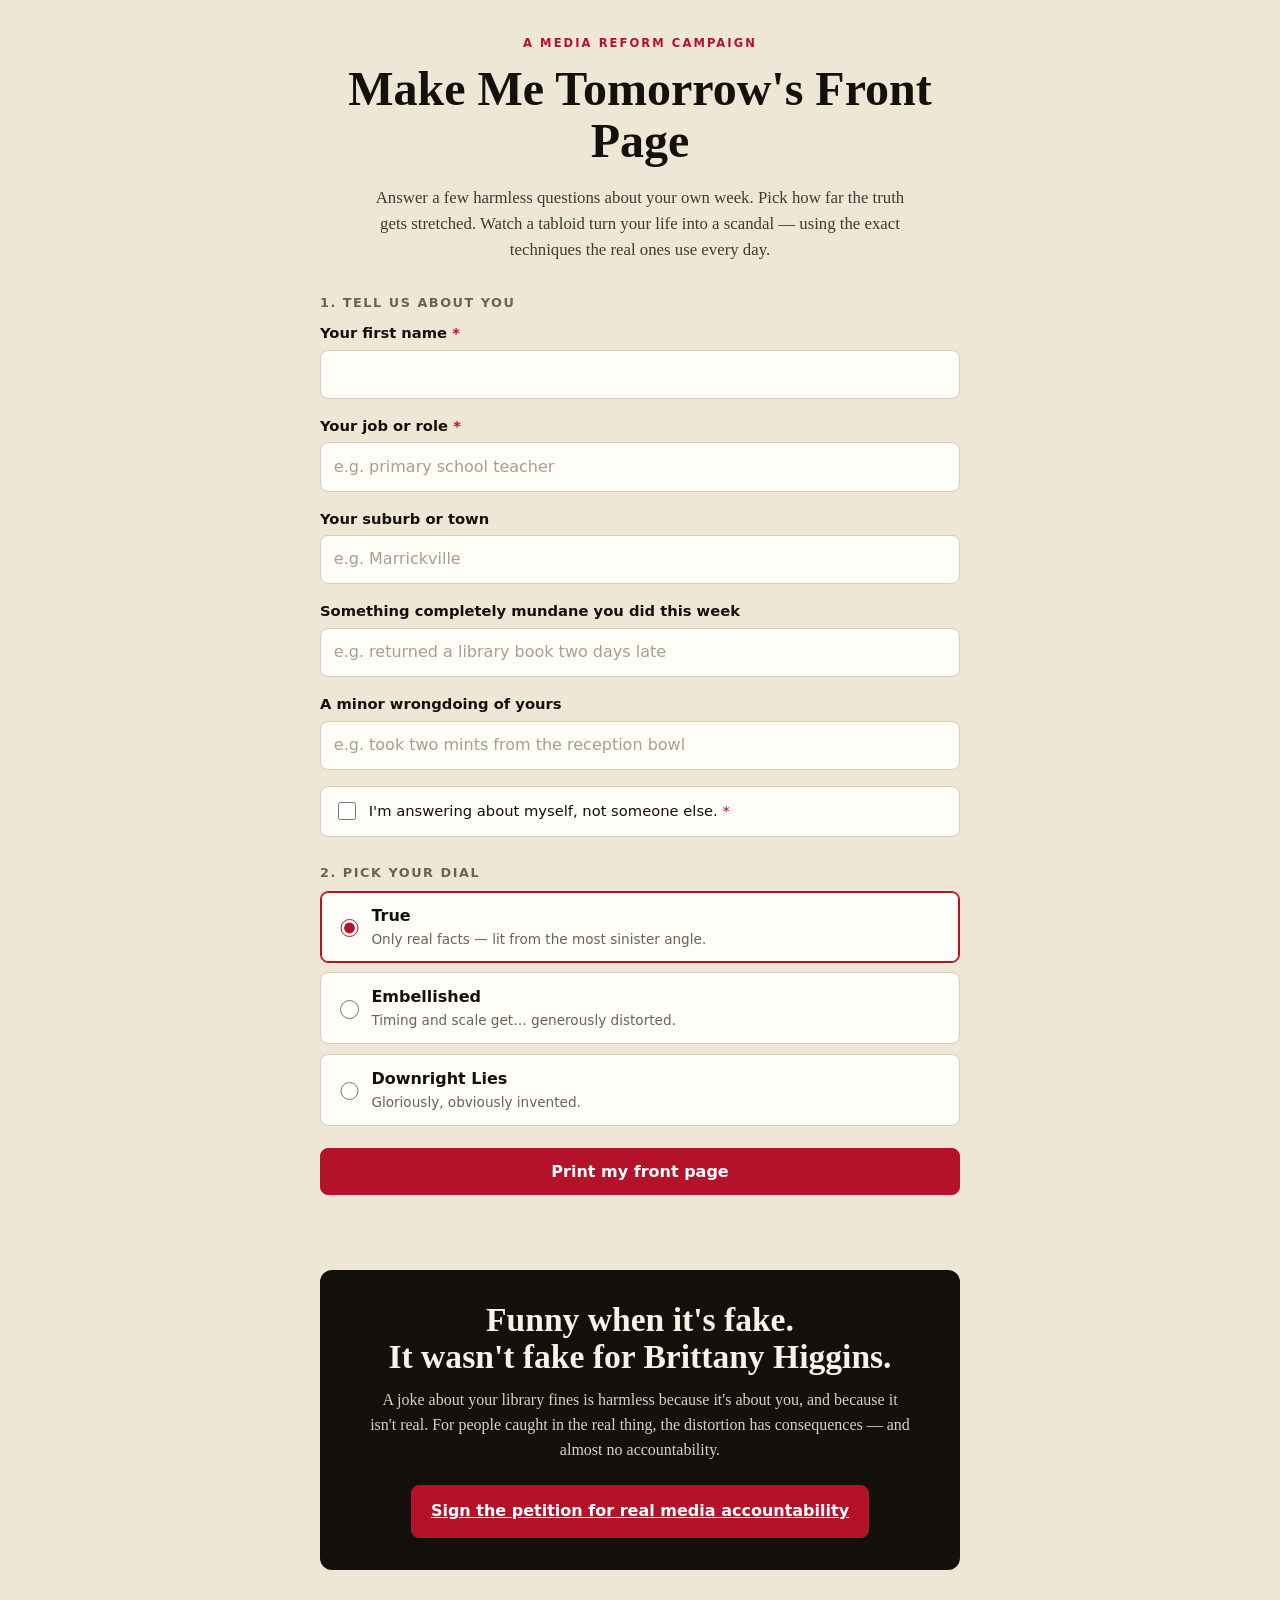
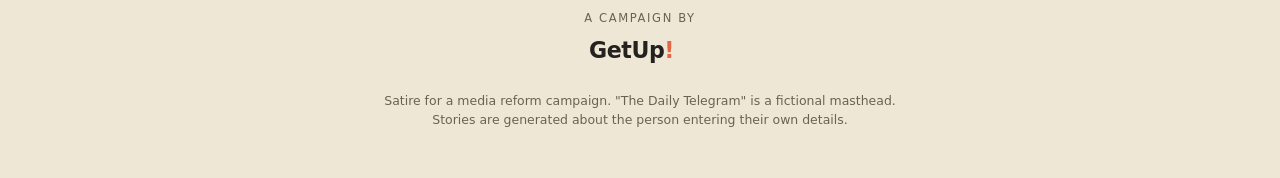
==== commit 82234b4d: "Add share buttons, GetUp footer, wire petition, swap hobby for "minor wrongdoing" - Result page now " ====
--- a/index.html
+++ b/index.html
@@ -46,15 +46,15 @@
           </div>
 
           <div class="field">
-            <label for="hobby">A hobby or something you did recently</label>
-            <input id="hobby" name="hobby" type="text" maxlength="120" autocomplete="off"
-              placeholder="e.g. joined a lawn bowls club" />
+            <label for="mundane">Something completely mundane you did this week</label>
+            <input id="mundane" name="mundane" type="text" maxlength="120" autocomplete="off"
+              placeholder="e.g. returned a library book two days late" />
           </div>
 
           <div class="field">
-            <label for="mundane">Something completely mundane you did this week</label>
-            <input id="mundane" name="mundane" type="text" maxlength="120" autocomplete="off"
-              placeholder="e.g. returned a library book two days late" />
+            <label for="wrongdoing">A minor wrongdoing of yours</label>
+            <input id="wrongdoing" name="wrongdoing" type="text" maxlength="120" autocomplete="off"
+              placeholder="e.g. took two mints from the reception bowl" />
           </div>
 
           <div class="field field--check">
@@ -114,6 +114,18 @@
           </article>
         </div>
 
+        <div class="share" aria-labelledby="share-h">
+          <p id="share-h" class="share__label">Share your scandal</p>
+          <div class="share__buttons">
+            <button id="share-native" type="button" class="btn btn--share" hidden>Share…</button>
+            <a id="share-x" class="btn btn--share" target="_blank" rel="noopener" href="#">Post on X</a>
+            <a id="share-fb" class="btn btn--share" target="_blank" rel="noopener" href="#">Facebook</a>
+            <a id="share-wa" class="btn btn--share" target="_blank" rel="noopener" href="#">WhatsApp</a>
+            <button id="share-copy" type="button" class="btn btn--share">Copy headline + link</button>
+          </div>
+          <p id="share-status" class="share__status" role="status" aria-live="polite"></p>
+        </div>
+
         <div class="actions">
           <button id="download" type="button" class="btn">Download as image</button>
           <button id="again" type="button" class="btn btn--ghost">Start again</button>
@@ -144,6 +156,12 @@
 
     <footer class="site-foot">
       <p id="counter" class="counter"></p>
+      <p class="partner">
+        <span class="partner__label">A campaign by</span>
+        <a href="https://www.getup.org.au" target="_blank" rel="noopener">
+          <img src="/assets/getup-logo.svg" alt="GetUp" class="partner__logo" width="120" height="40" />
+        </a>
+      </p>
       <p class="disclaimer">
         Satire for a media reform campaign. "The Daily Telegram" is a fictional
         masthead. Stories are generated about the person entering their own details.
--- a/css/style.css
+++ b/css/style.css
@@ -356,6 +356,40 @@
   }
 }
 
+/* --- Share --- */
+.share {
+  margin-top: 1.2rem;
+  padding: 1rem;
+  border: 1.5px solid var(--line);
+  border-radius: 8px;
+  background: #fffdf8;
+}
+.share__label {
+  font-family: system-ui, sans-serif;
+  font-weight: 700;
+  margin: 0 0 0.6rem;
+}
+.share__buttons {
+  display: flex;
+  gap: 0.5rem;
+  flex-wrap: wrap;
+}
+.btn--share {
+  flex: 1 1 auto;
+  text-align: center;
+  text-decoration: none;
+  font-size: 0.9rem;
+  padding: 0.6rem 0.9rem;
+  border-color: var(--line);
+}
+.share__status {
+  font-family: system-ui, sans-serif;
+  font-size: 0.85rem;
+  color: #6a6254;
+  min-height: 1.1rem;
+  margin: 0.5rem 0 0;
+}
+
 .actions {
   display: flex;
   gap: 0.7rem;
@@ -454,6 +488,26 @@
   color: #4a4438;
   margin: 0 0 0.6rem;
 }
+.partner {
+  display: flex;
+  flex-direction: column;
+  align-items: center;
+  gap: 0.35rem;
+  margin: 1.4rem 0 1rem;
+  color: #6a6254;
+}
+.partner__label {
+  font-family: system-ui, sans-serif;
+  font-size: 0.72rem;
+  letter-spacing: 0.14em;
+  text-transform: uppercase;
+}
+.partner__logo {
+  height: 34px;
+  width: auto;
+  opacity: 0.85;
+  color: #6b2c91; /* used by the placeholder wordmark's currentColor */
+}
 .disclaimer {
   font-family: system-ui, sans-serif;
   font-size: 0.78rem;
@@ -480,7 +534,8 @@
   .field--check,
   .dial-option,
   .btn,
-  .how {
+  .how,
+  .share {
     background: #221d16;
     color: var(--ink);
   }
@@ -500,8 +555,13 @@
   .tech-note,
   .how-foot,
   .disclaimer,
-  .counter {
+  .counter,
+  .share__status,
+  .partner {
     color: #b3ab98;
+  }
+  .partner__logo {
+    color: #c9a6e0; /* lighter purple for the placeholder wordmark on dark */
   }
   /* The newspaper card stays paper-coloured in both themes — it's an artefact. */
   .paper {
